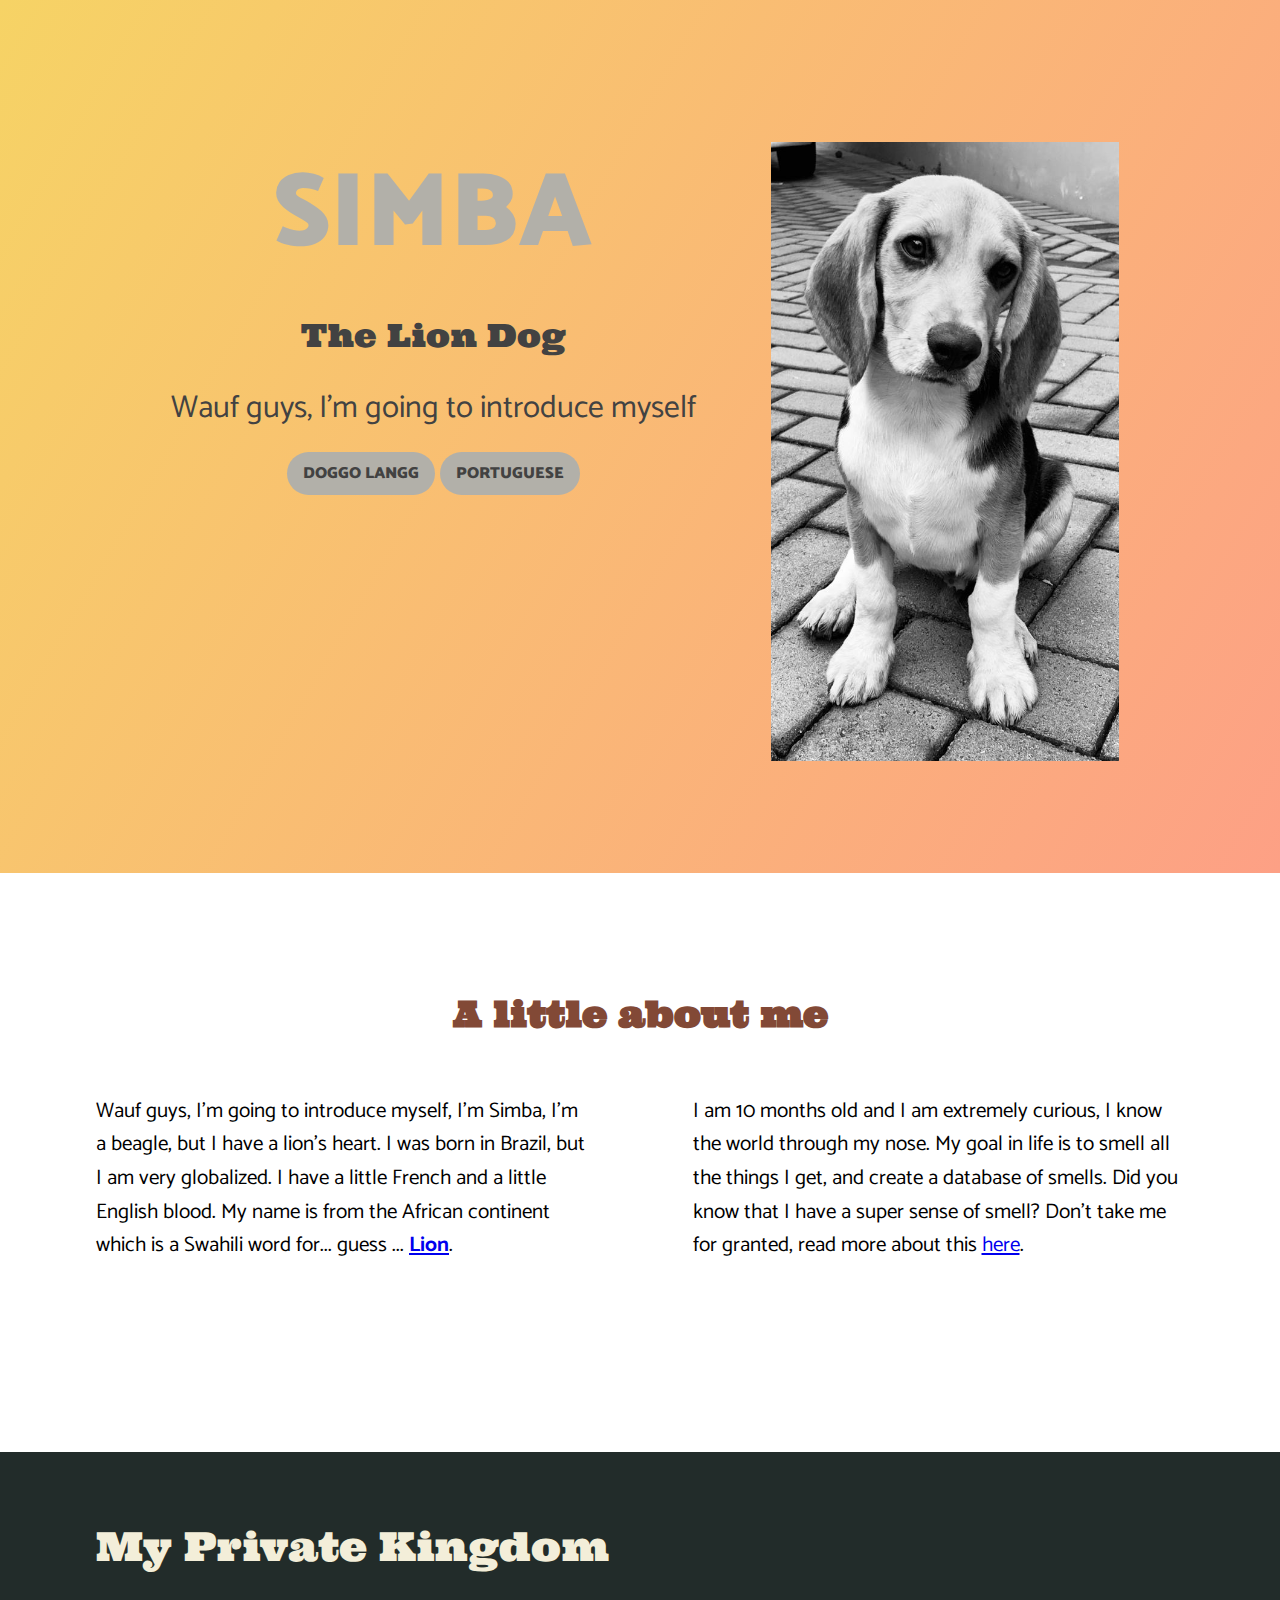
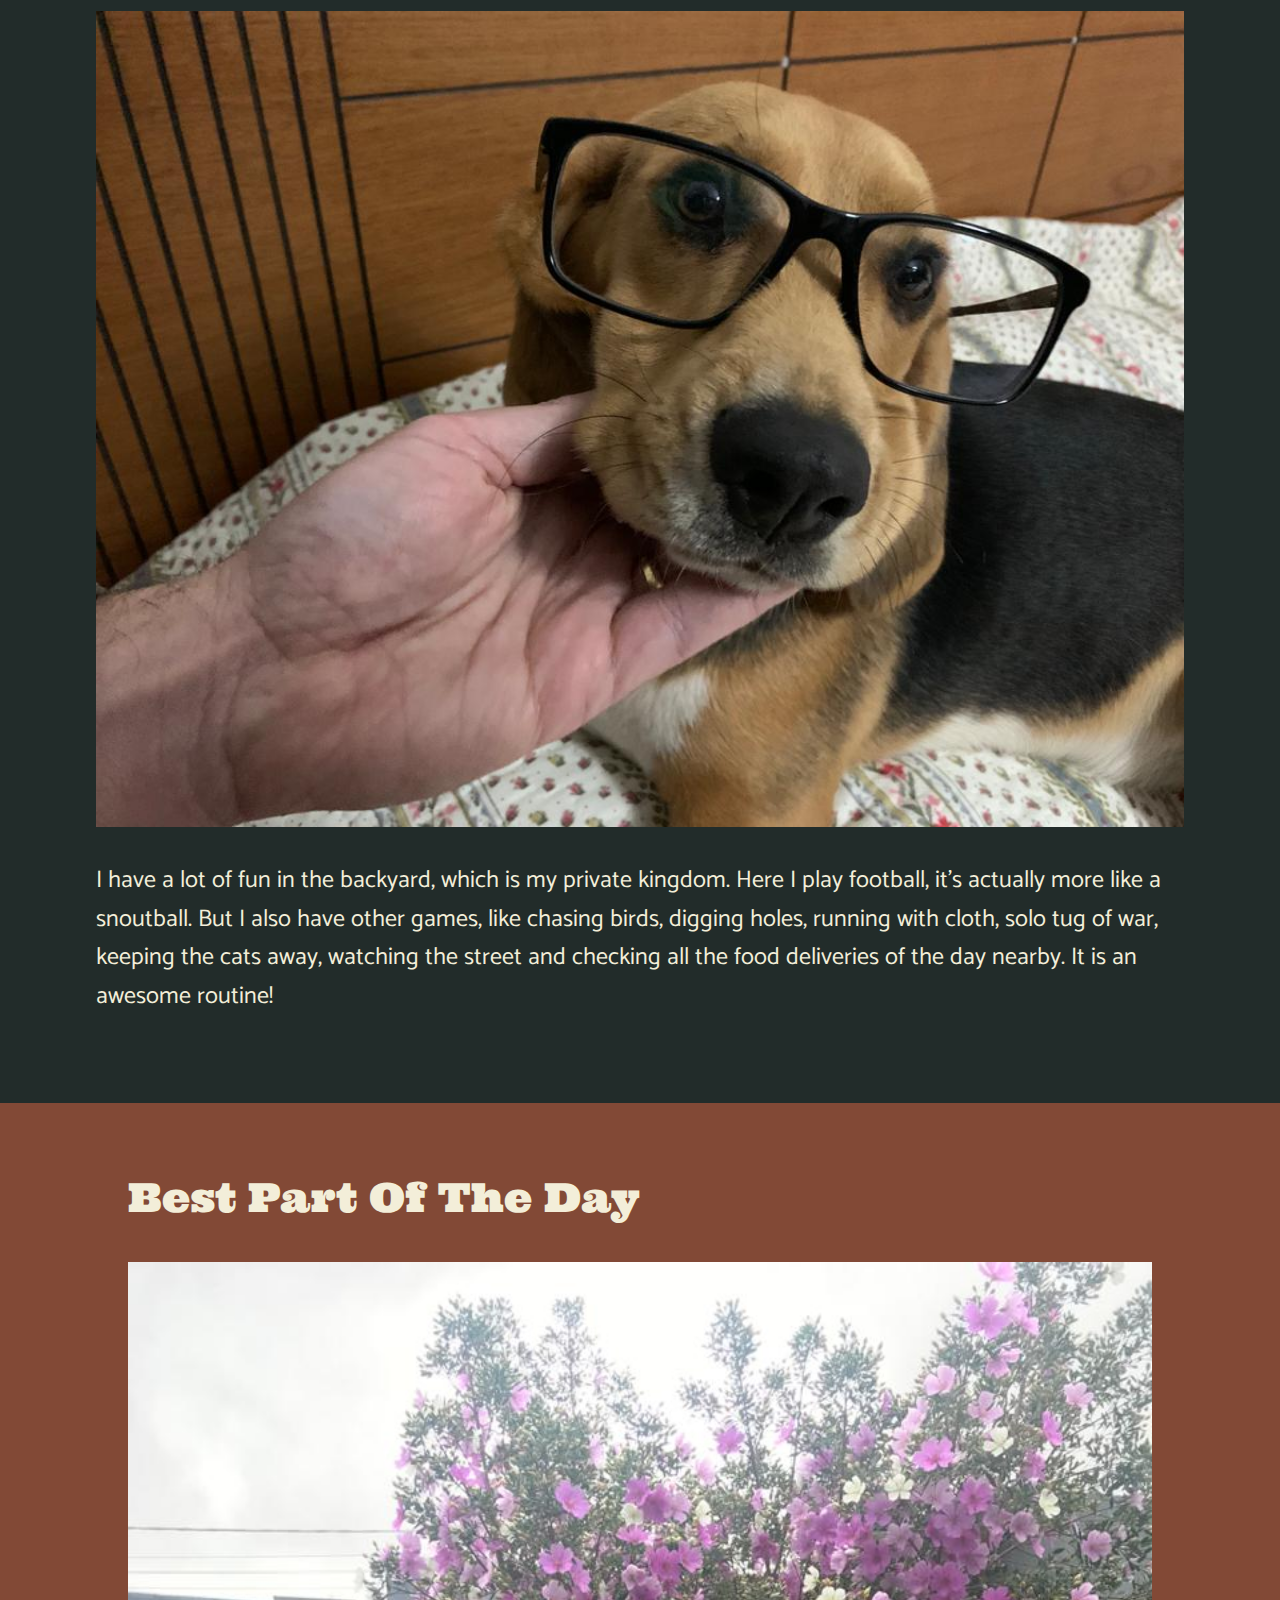
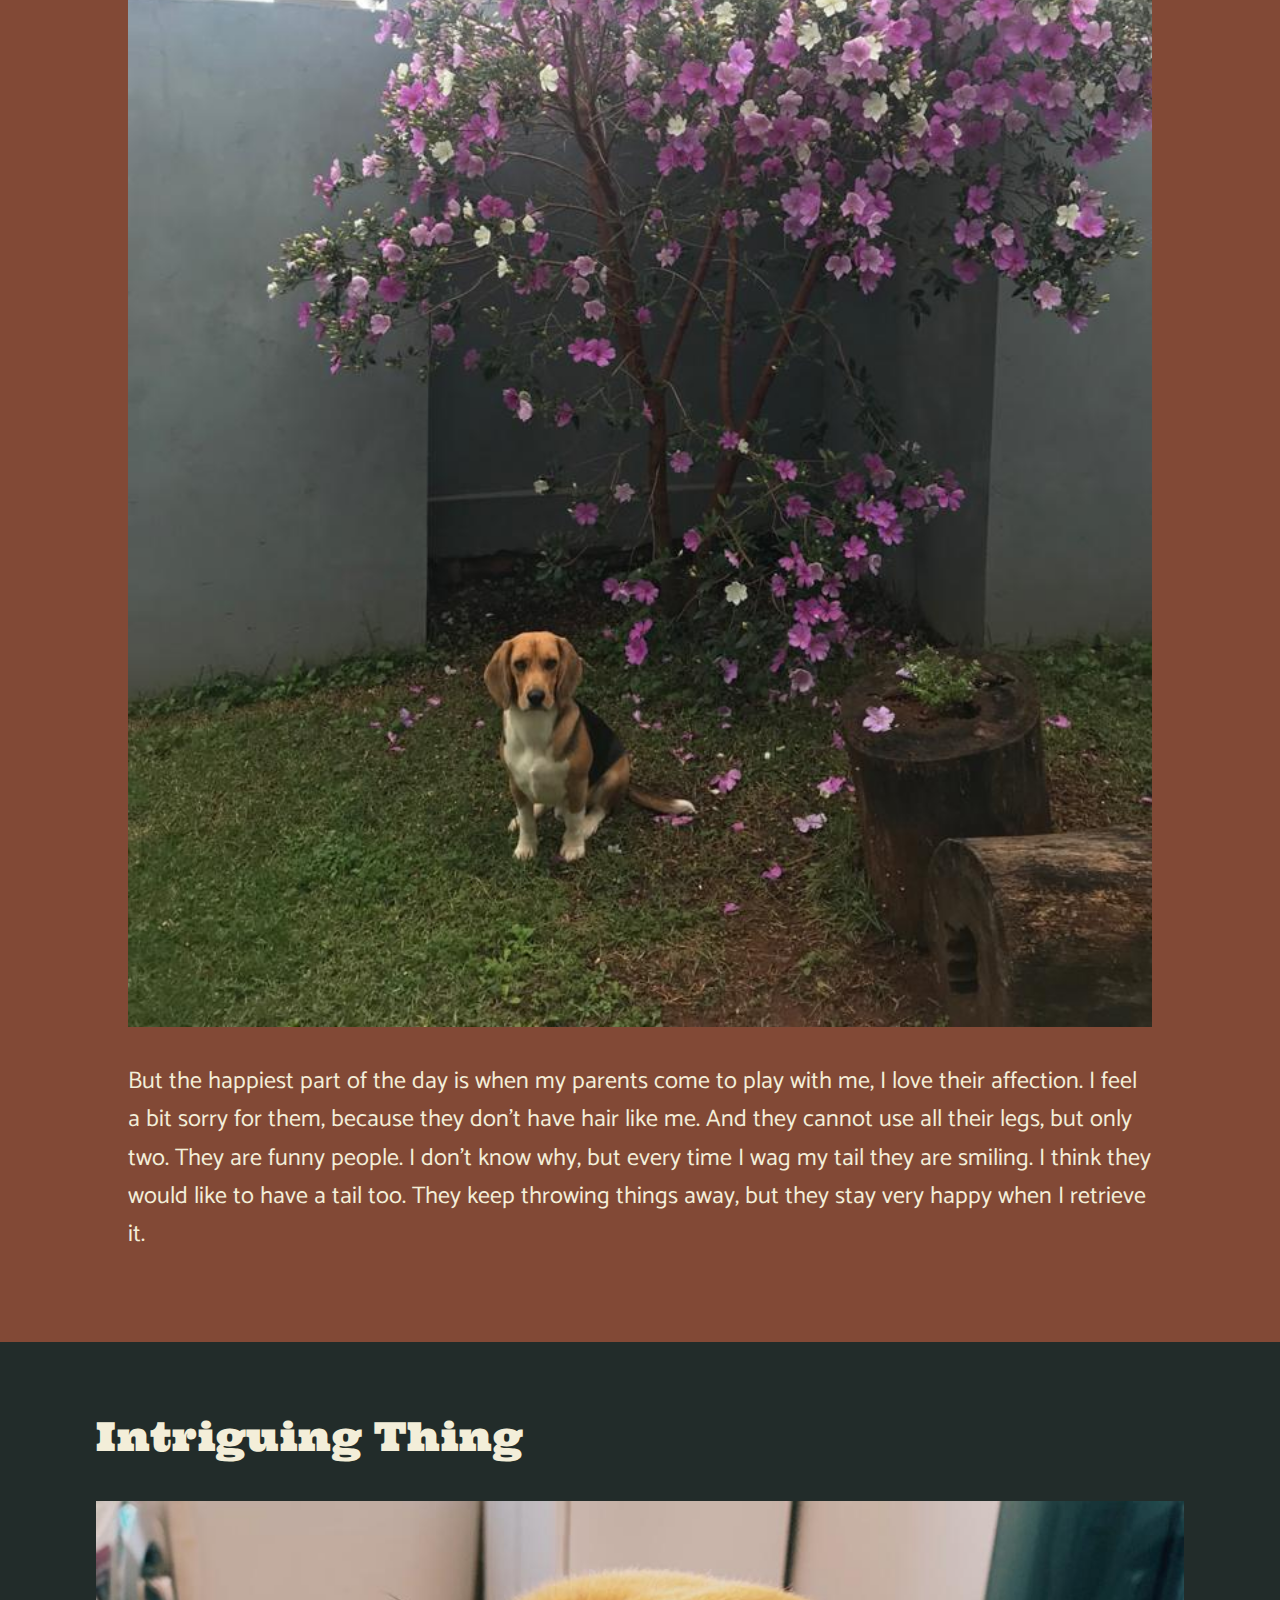
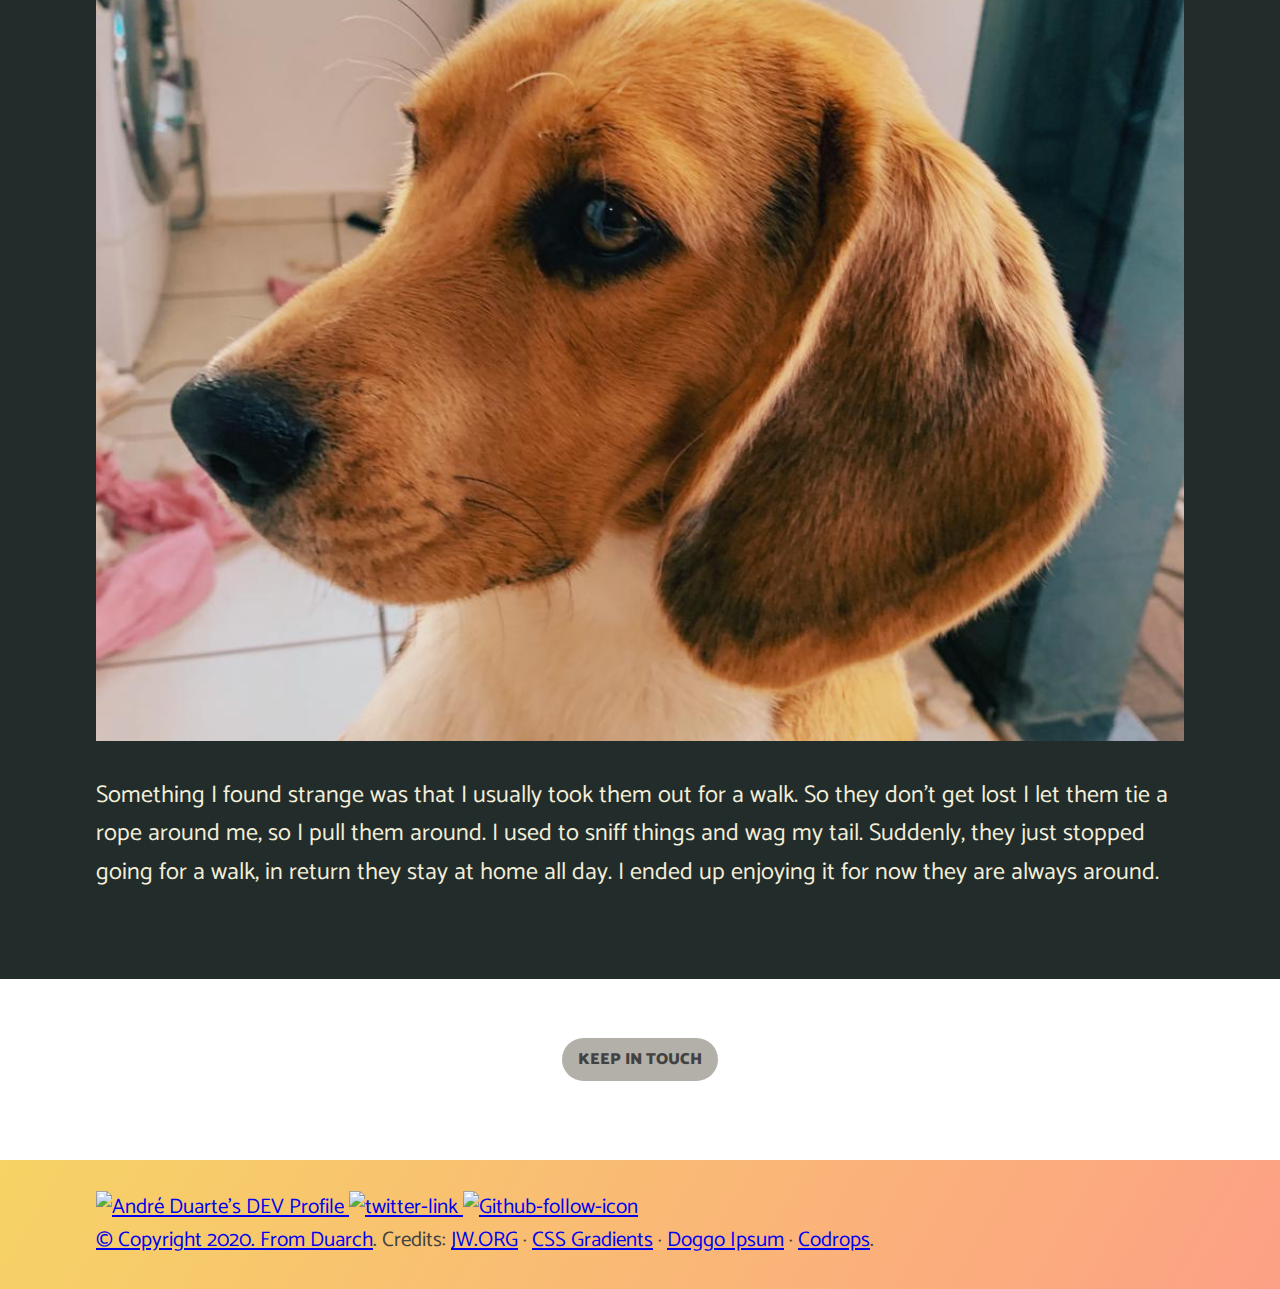
==== index.html @ 4045ef19 "Adding form page and its links" ====
<!DOCTYPE html>
<html lang="en">
<head>
    <link rel="apple-touch-icon-precomposed" sizes="152x152" href="Assets/icons/dogios152.png">
    <link rel="apple-touch-icon-precomposed" sizes="180x180" href="Assets/icons/dogios180.png">
    <link rel="apple-touch-icon-precomposed" sizes="167x167" href="Assets/icons/dogios167.png">
    <link rel="apple-touch-icon" href="Assets/icons/dogicon512.png">
    <link rel="icon" href="Assets/icons/dog16.ico" type="image/icon" sizes="16x16">
    <meta charset="UTF-8">
    <meta name="viewport" content="width=device-width, initial-scale=1.0">
    <title>Simba - the Lion Dog</title>
    <link rel="stylesheet" href="styles.css">

</head>
<body>
    <header>
        <div class="hero">
            <div class="container row">
                <div class="hero__text">
                    <a target="_blank" class="link link--kukuri" href="https://www.instagram.com/simba_duart/"
                        data-letters="SIMBA">SIMBA</a>
                    <p id="subtitle">The Lion Dog</p>
                    <p>Wauf guys, I'm going to introduce myself</p>
                    <div><a href="doglang.html" class="btn">doggo langg</a>
                        <a href="portuguese.html" class="btn">Portuguese</a></div>
                </div>
                <div class="hero__img"><img src="Assets/images/simba1.jpeg" alt="beagle dog"></div>
            </div>
        </div>
    </header>
    <main>
        <section class="about">
            <div class="container">
                <h2 class="title"> A little about me</h2>
                <div class="row">
                    <div class="col">
                        <p>
                        Wauf guys, I'm going to introduce myself, I'm Simba, I'm a beagle, but I have a lion's heart. I
                        was born in Brazil, but I am very globalized. I have a little French and a little English blood.
                        My name is from the African continent which is a Swahili word for... guess ... <strong> <a
                                href="https://en.wikipedia.org/wiki/Simba#cite_ref-BCKM1993_1-0"
                                target="_blank">Lion</a></strong>.</p>
                    </div>
                    <div class="col">
                        <p>
                        I am 10 months old and I am extremely curious, I know the world through my nose. My goal in life
                        is to smell all the things I get, and create a database of smells. Did you know that I have a
                        super sense of smell? Don’t take me for granted, read more about this <a
                            href="https://www.jw.org/en/bible-teachings/science/was-it-designed/dogs-sense-smell/"
                            target="_blank">here</a>.</p>
                    </div>
                </div>
            </div>
        </section>
        <main>
            <section class="article">
                <div class="black--sec">
                    <div class="container row">
                        <div class="black__text">
                            <h2>My Private Kingdom</h2><img class="black__img" src="Assets/images/simba5.jpeg" alt="" srcset="" />
                            <p>
                                I have a lot of fun in the backyard, which is my private kingdom. Here I play football,
                                it's actually more like a snoutball. But I also have other games, like chasing birds,
                                digging holes, running with cloth, solo tug of war, keeping the cats away, watching the
                                street and checking all the food deliveries of the day nearby. It is an awesome routine!
                            </p>
                        </div>

                    </div>
                </div>
                <div class="terra--sec">
                    <div class="terra--content">

                        <div class="terra__text">
                            <h2>Best Part Of The Day</h2><img class="terra__img" src="Assets/images/simba3.jpeg" alt="" srcset="" />
                            <p>
                                But the happiest part of the day is when my parents come to play with me, I love their
                                affection. I feel a bit sorry for them, because they don't have hair like me. And they
                                cannot use all their legs, but only two. They are funny people. I don't know why, but
                                every time I wag my tail they are smiling. I think they would like to have a tail too.
                                They keep throwing things away, but they stay very happy when I retrieve it.
                            </p>
                        </div>
                    </div>
                </div>
                <div class="black--sec">
                    <div class="container row">
                        <div class="black__text">
                            <h2>Intriguing Thing</h2><img class="black__img" src="Assets/images/simba2.jpeg" alt="" srcset="" />
                            <p>
                                Something I found strange was that I usually took them out for a walk. So they don't get
                                lost I let them tie a rope around me, so I pull them around. I used to sniff things and
                                wag my tail. Suddenly, they just stopped going for a walk, in return they stay at home
                                all day. I ended up enjoying it for now they are always around.
                            </p>
                        </div>
                        

                    </div>
                </div>
                <div class="form--link">
                    <a href="form.html" class="btn">Keep in touch</a></div>
                </div>
            </section>
        </main>
        <footer>
            <div class="container">
                <p><a href="https://dev.to/duarch">
                        <img src="https://d2fltix0v2e0sb.cloudfront.net/dev-badge.svg" alt="André Duarte's DEV Profile"
                            height="18" width="18">
                    <a href="https://twitter.com/andrebh">
                        <img src="https://img.shields.io/twitter/follow/andrebh?label=follow%20me&style=social"
                                alt="twitter-link" />
                    <a href="https://github.com/duarch">
                        <img src="https://img.shields.io/github/followers/duarch?label=lunatics&style=social"
                                    alt="Github-follow-icon" />
                    <br>
                                © Copyright 2020. From
                    <a href="https://github.com/duarch">Duarch</a>.
                                Credits:
                    <a href="https://www.jw.org/en/">JW.ORG</a> ·
                    <a href="https://cssgradient.io/gradient-backgrounds/">CSS Gradients</a> ·
                    <a href="https://doggoipsum.com/">Doggo Ipsum</a> ·
                    <a href="https://tympanus.net/codrops/">Codrops</a>.
                </p>
            </div>
        </footer>
</body>
</html>
---- styles.css ----
@import url("https://fonts.googleapis.com/css2?family=Catamaran:wght@300;400;700;900&family=Roboto:wght@300;400;700&family=Rock+Salt&family=Ultra&family=Underdog&display=swap");

/*
font-family: 'Catamaran', sans-serif;
font-family: 'Rock Salt', cursive;
font-family: 'Ultra', serif;
font-family: 'Underdog', cursive;

 */

body {
  margin: 0;
  font-family: "Catamaran", sans-serif;
  font-size: 1.3125rem;
  line-height: 1.6;
}

img {
  max-width: 100%;
  height: auto;
}

section {
  padding: 4em 0;
}



.link {
  font-family: "Catamaran", sans-serif;
  outline: none;
  text-decoration: none;
  position: relative;
  font-size: 5em;
  line-height: 1;
  color: #9e9ba4;
  display: inline-block;
}

.link--kukuri {
  text-transform: uppercase;
  font-weight: 900;
  overflow: hidden;
  line-height: 1;
  color: #b2b0a9;
}

.link--kukuri:hover {
  color: #b2b0a9;
}

.link--kukuri::after {
  content: "";
  position: absolute;
  height: 16px;
  width: 100%;
  top: 50%;
  margin-top: -8px;
  right: 0;
  background: #f9f9f9;
  transform: translate3d(-100%, 0, 0);
  transition: transform 0.4s;
  transition-timing-function: cubic-bezier(0.7, 0, 0.3, 1);
}

.link--kukuri:hover::after {
  transform: translate3d(100%, 0, 0);
}

.link--kukuri::before {
  content: attr(data-letters);
  position: absolute;
  z-index: 2;
  overflow: hidden;
  color: #424242;
  white-space: nowrap;
  width: 0%;
  transition: width 0.4s 0.3s;
}

.link--kukuri:hover::before {
  width: 100%;
}

.container {
  width: 85%;
  max-width: 1100px;
  margin: 0 auto;
}

.hero {
  padding: 100px 0;
  background-image: linear-gradient(120deg, #f6d365 0%, #fda085 100%);
  color: #424242;
}

.hero__text, .form--link {
  text-align: center;
  margin-top: 3em;
}

#subtitle {
  font-family: "Ultra", serif;
  font-size: 1.8em;
  margin-bottom: .25em;
  text-align: center;

}

.hero p:nth-child(3) {
  margin-bottom: 1em;
  font-size: 1.5em;
  font-family: "Catamaran", sans-serif;
  line-height: 1em;
  text-align: center;
}

.btn {
  font-family: "Catamaran", sans-serif;
  font-size: 1rem;
  text-decoration: none;
  text-transform: uppercase;
  color: #424242;
  font-weight: 900;
  background-color: #b2b0a9;
  padding: .5em 1em;
  border-radius: 100px;
  text-align: center;
  margin: .4rem auto;
}

.hero__img {
  margin-top: 2rem;
}

.btn:hover,
.btn:focus {
  opacity: 0.75;
}

.title {
  text-align: center;
  font-family: "Ultra", serif;
  font-size: 2.25rem;
  color: #824936;
}

.article {
  color: #f3eed9;
}

.article h2 {
  font-family: "Ultra", serif;
  font-weight: 500;
  font-size: 2.5rem;
  margin: 0;
  margin-bottom: 2rem;
}

.article p {
  font-family: "Catamaran", sans-serif;
  font-size: 1.5rem;
}

.black--sec {
  background: #222c2a;
  padding: 3em 0;
}

.black--content {
  display: flex;
  max-width: 1128px;
  width: 80%;
  margin: 0 auto;

}



.terra--sec {
  background: #824936;
  padding: 3em 0;
}

.terra--content {

  max-width: 1128px;
  width: 80%;
  margin: 0 auto;
  /* padding: 2em 0; */
}

.terra__text {
  align-self: flex-start;
}




footer {
  font-family: "Catamaran", sans-serif;
  padding: 10px 0;
  background-image: linear-gradient(120deg, #f6d365 0%, #fda085 100%);
  color: #424242;

}

@media (min-width: 600px) {
  .black--content h2 { order: 2; }
  .black--content img { order: 1; }
  .black--content p { order: 3;}

  .row,
  .text--content,
  .black--content,
  .terra--content {
    display: block;
  }
  .first,
  .second,
  .hero__text,
  .hero__img,
  .black__text,
  .black__img,
  .terra__text,
  .terra__img {
    width: 100%;
  }
  .hero__img {
    margin-top: 2em;
  }
  .first,
  .second,
  .black__img,
  .terra__text {
    margin: 0 auto;
  }
  .first {
    margin-bottom: 3rem;
  }
  .btn:nth-of-type(1) {
    margin-bottom: 1rem;
  }

}

@media (min-width: 800px) {
  .row {
    display: flex;
  }

  .col {
    width: 100%;
  }

  .col + .col {
    margin-left: 5em;
  }

  .intro__title {
    font-size: 3.75rem;
  }
  .hero__text {
    width: 62%;
  }

  .hero__img {
    width: 32%;
    align-self: flex-start;

  }
  #subtitle {
    font-family: "Ultra", serif;
    font-size: 1.5em;
    margin-bottom: .5em;
    text-align: inherit;
  }
}
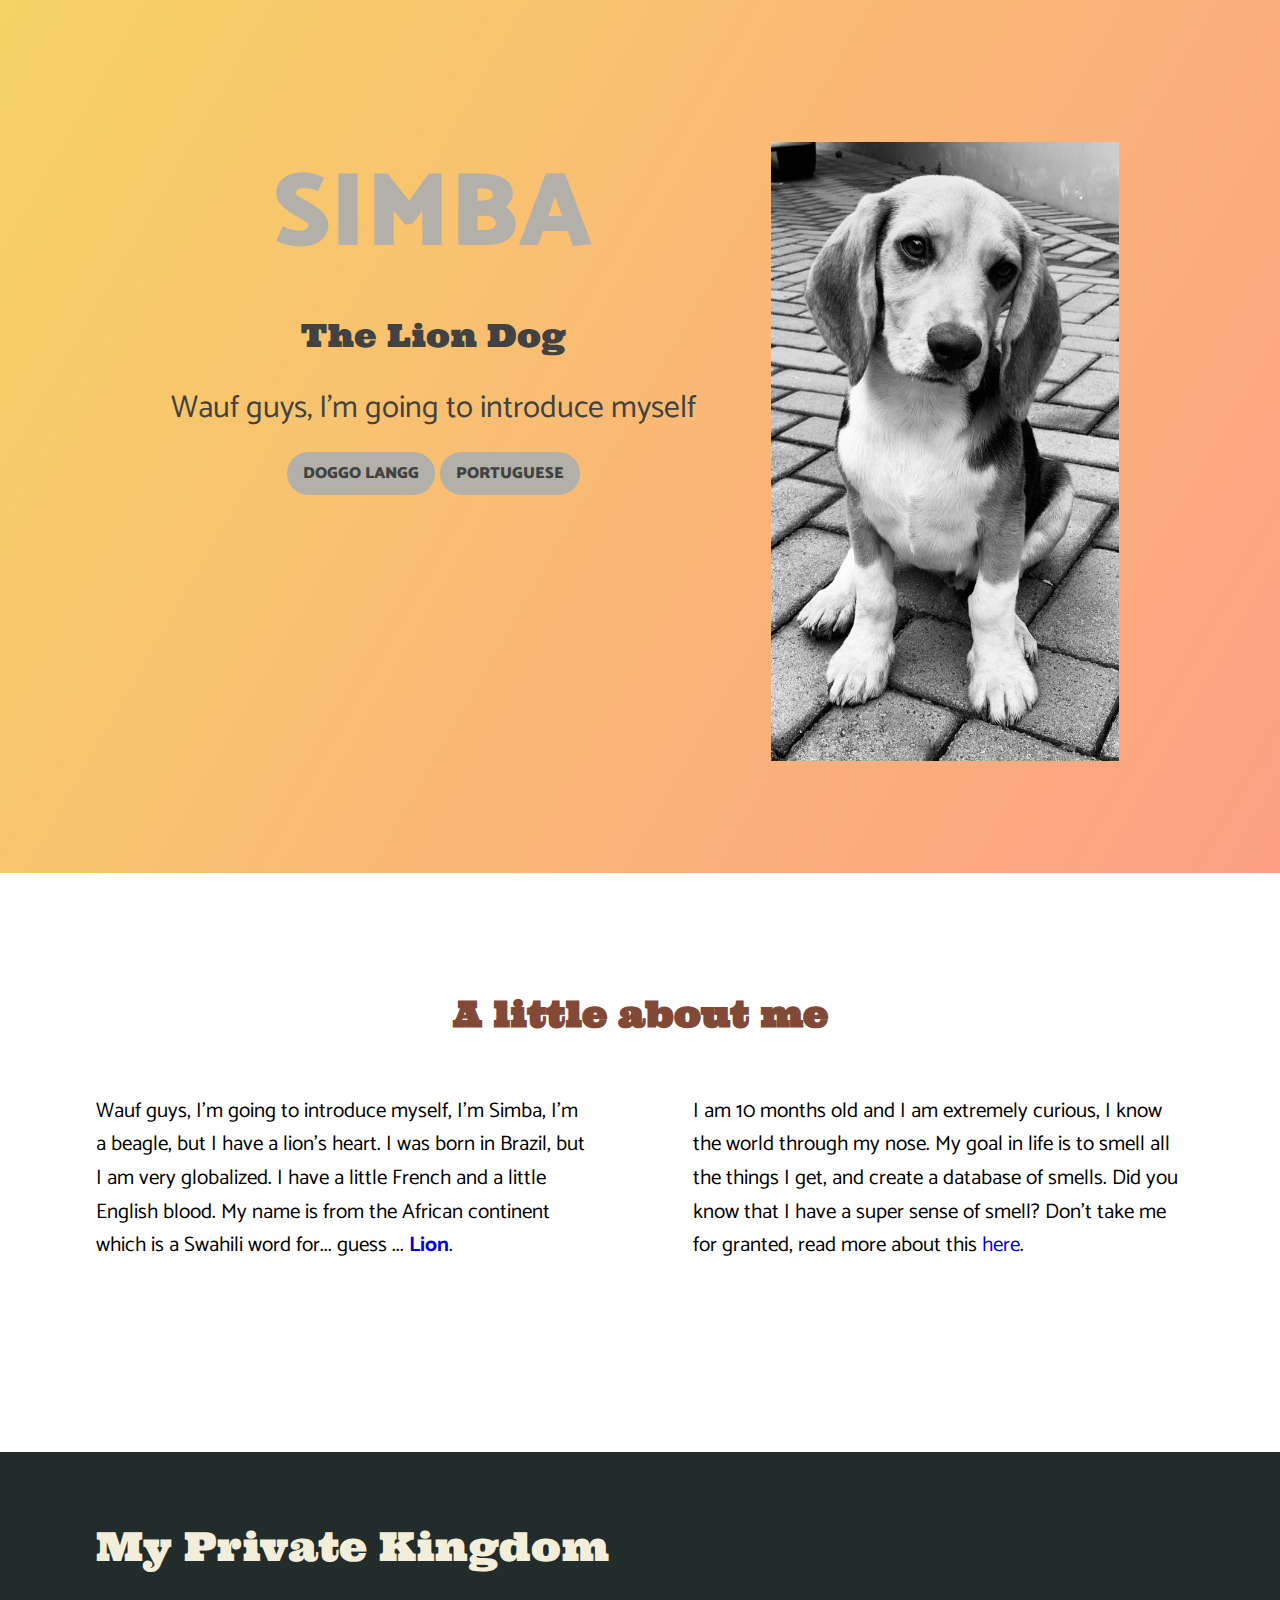
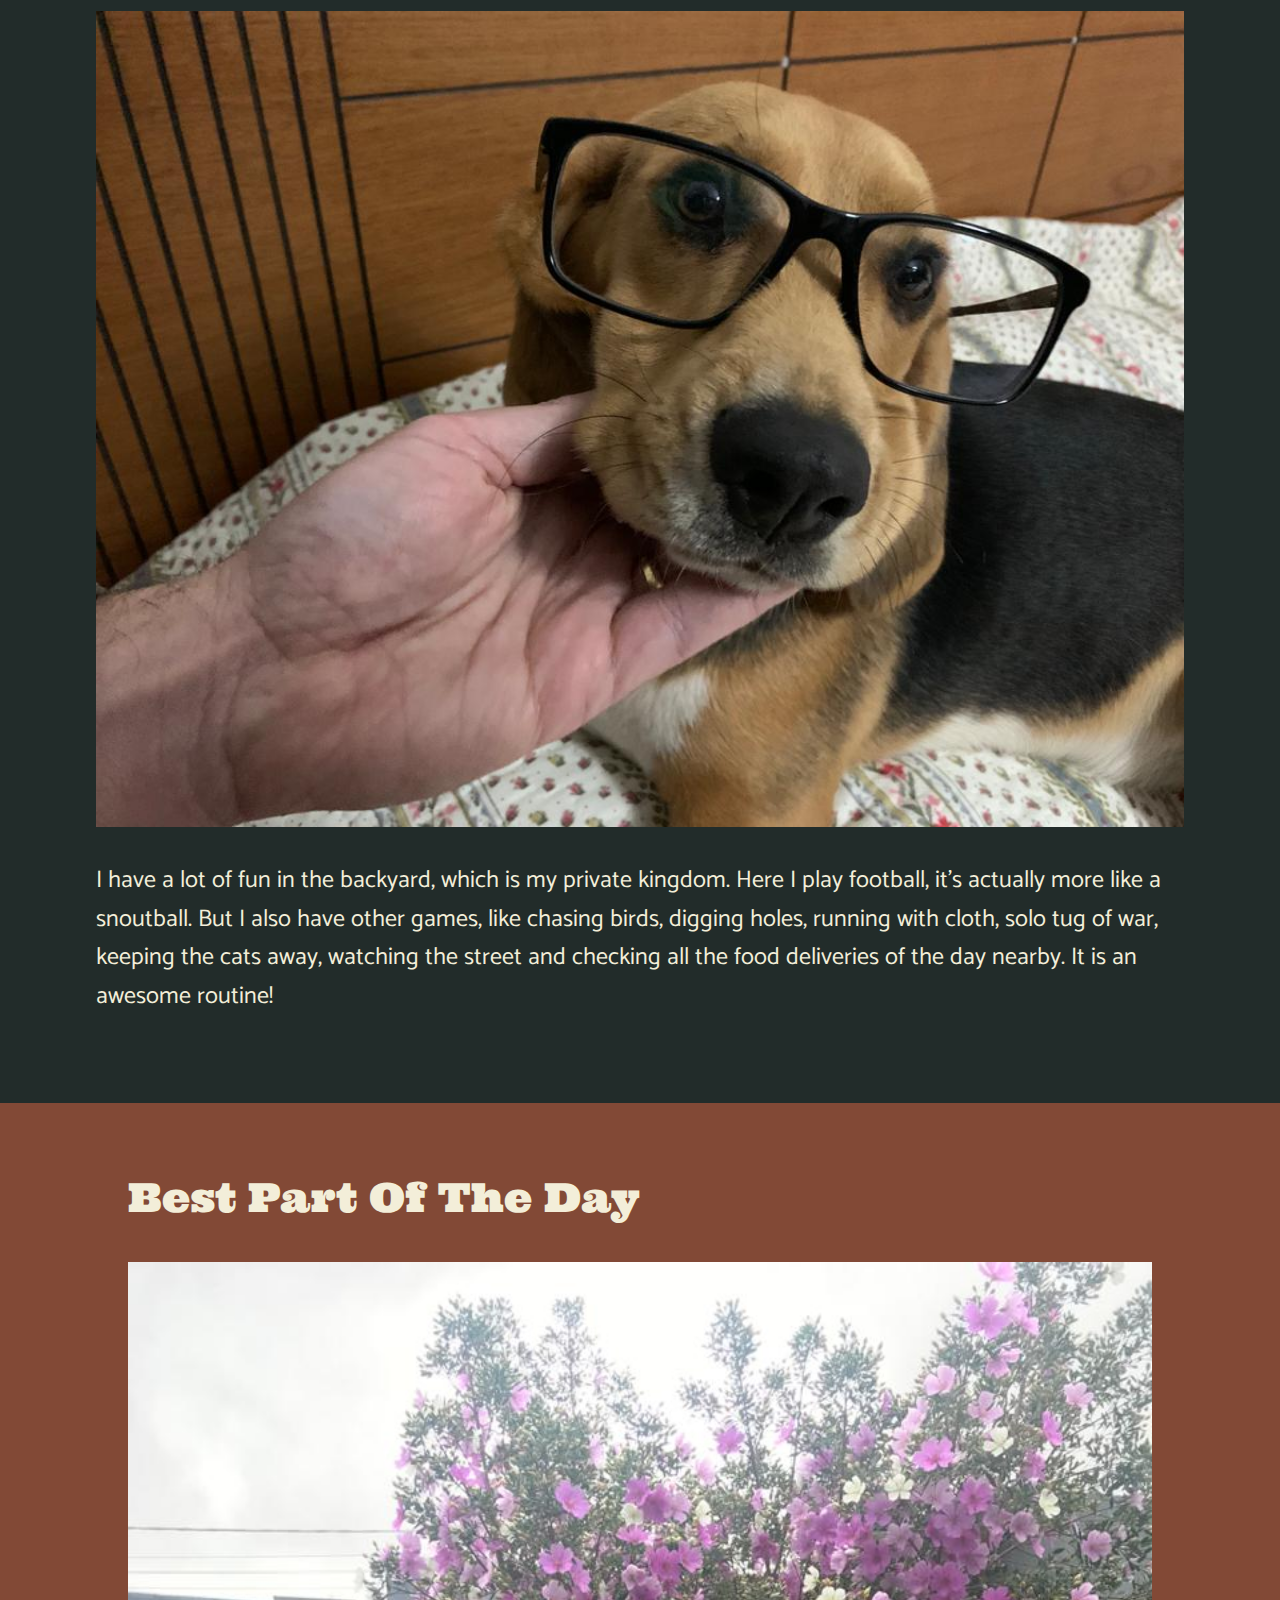
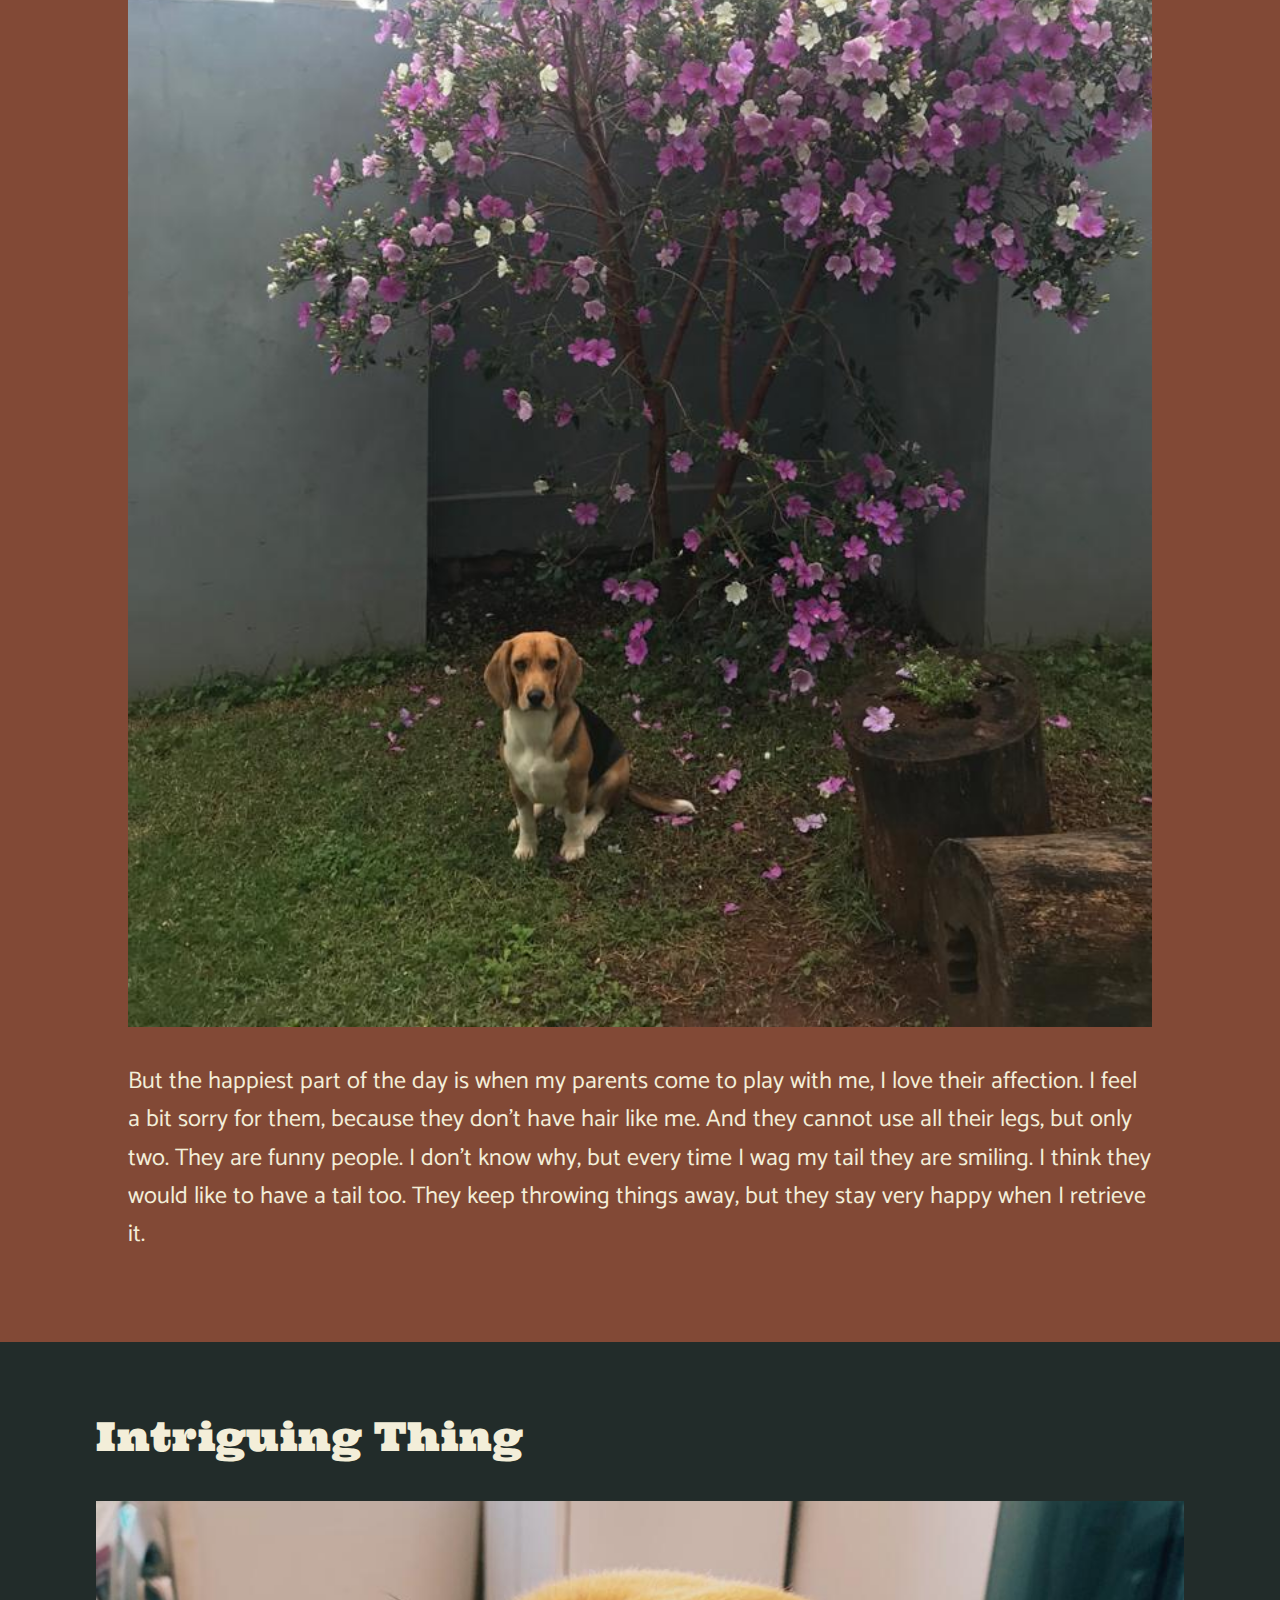
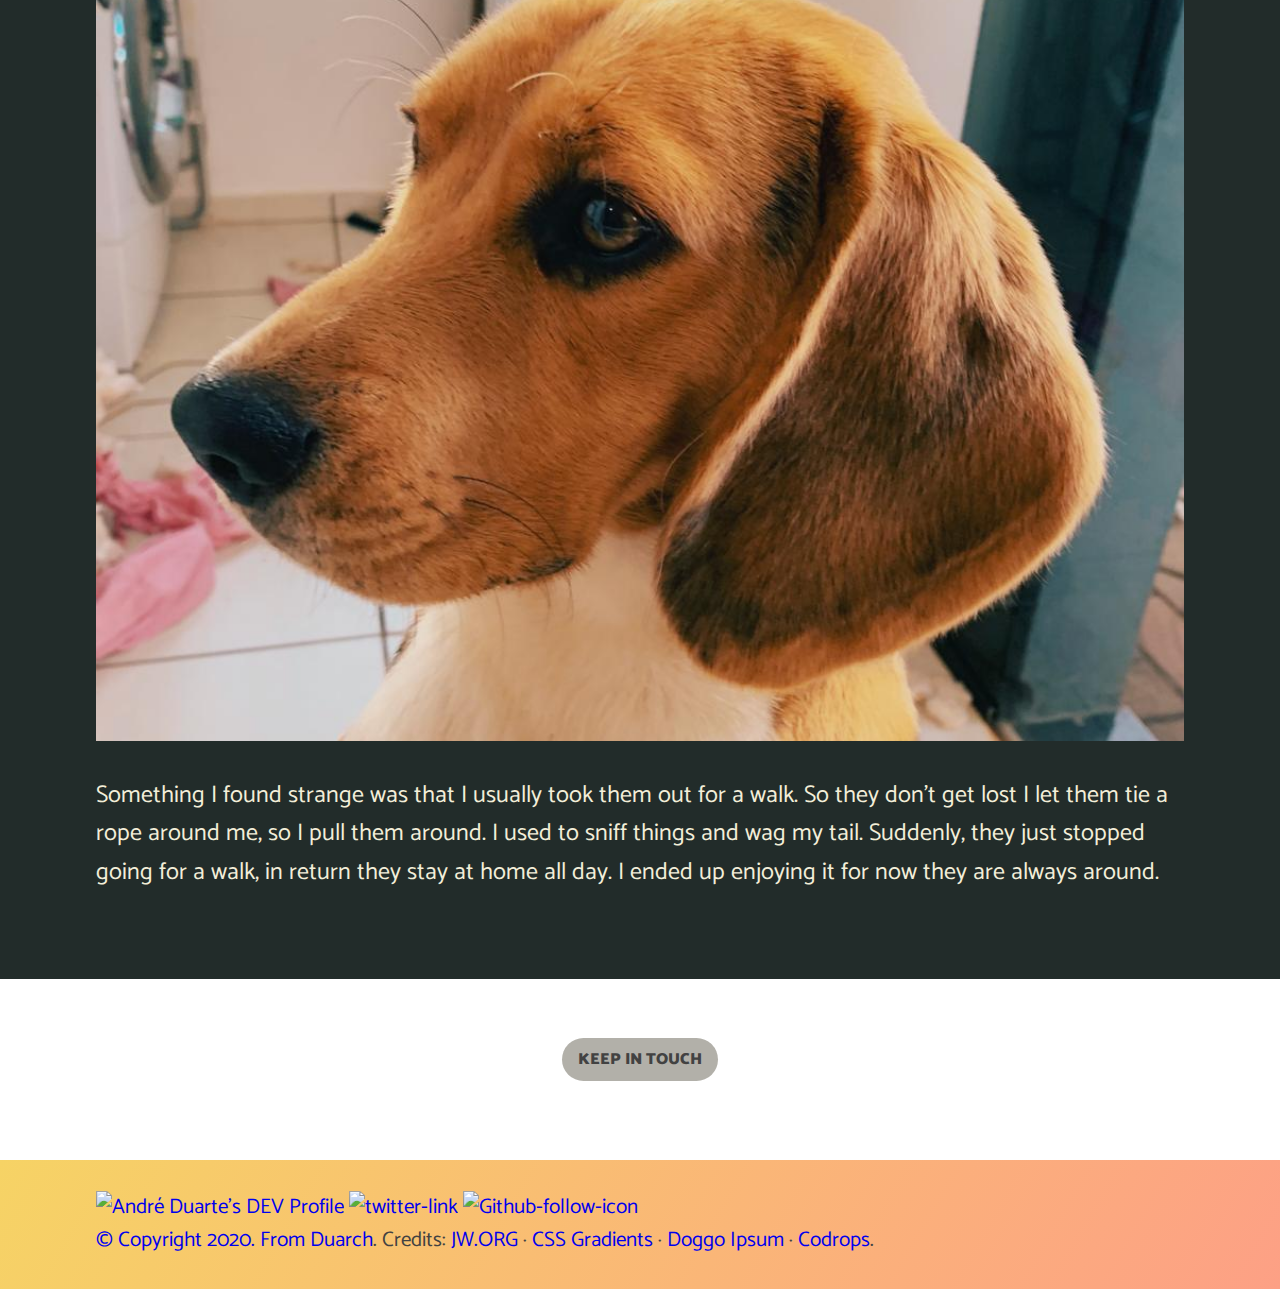
==== commit dedf2ab5: "Ajusting Style" ====
--- a/index.html
+++ b/index.html
@@ -103,7 +103,7 @@
                 </div>
             </section>
         </main>
-        <footer>
+        <footer class="foot--links">
             <div class="container">
                 <p><a href="https://dev.to/duarch">
                         <img src="https://d2fltix0v2e0sb.cloudfront.net/dev-badge.svg" alt="André Duarte's DEV Profile"
--- a/styles.css
+++ b/styles.css
@@ -23,6 +23,11 @@
 section {
   padding: 4em 0;
 }
+
+a {
+  text-decoration: none;
+}
+
 
 
 
@@ -205,6 +210,10 @@
 
 }
 
+.foot--links a:hover {
+  text-decoration: underline;
+}
+
 @media (min-width: 600px) {
   .black--content h2 { order: 2; }
   .black--content img { order: 1; }
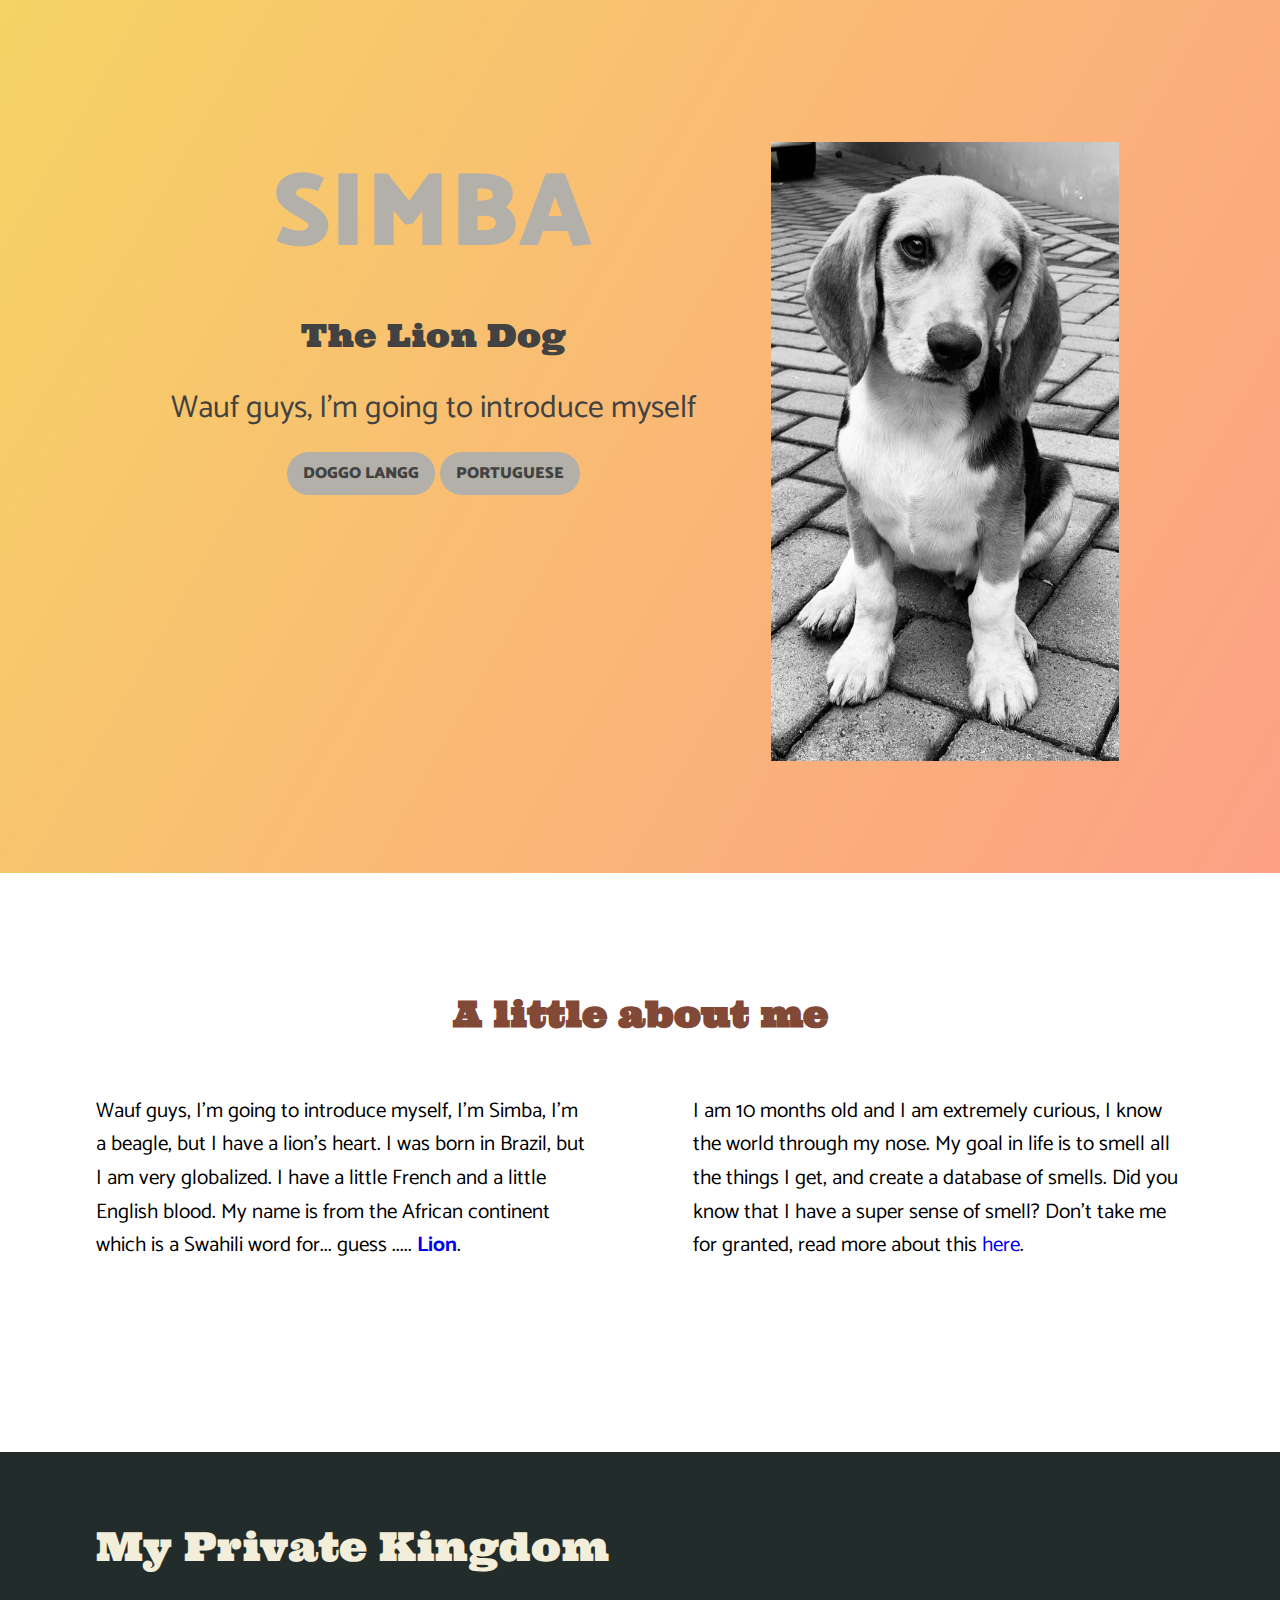
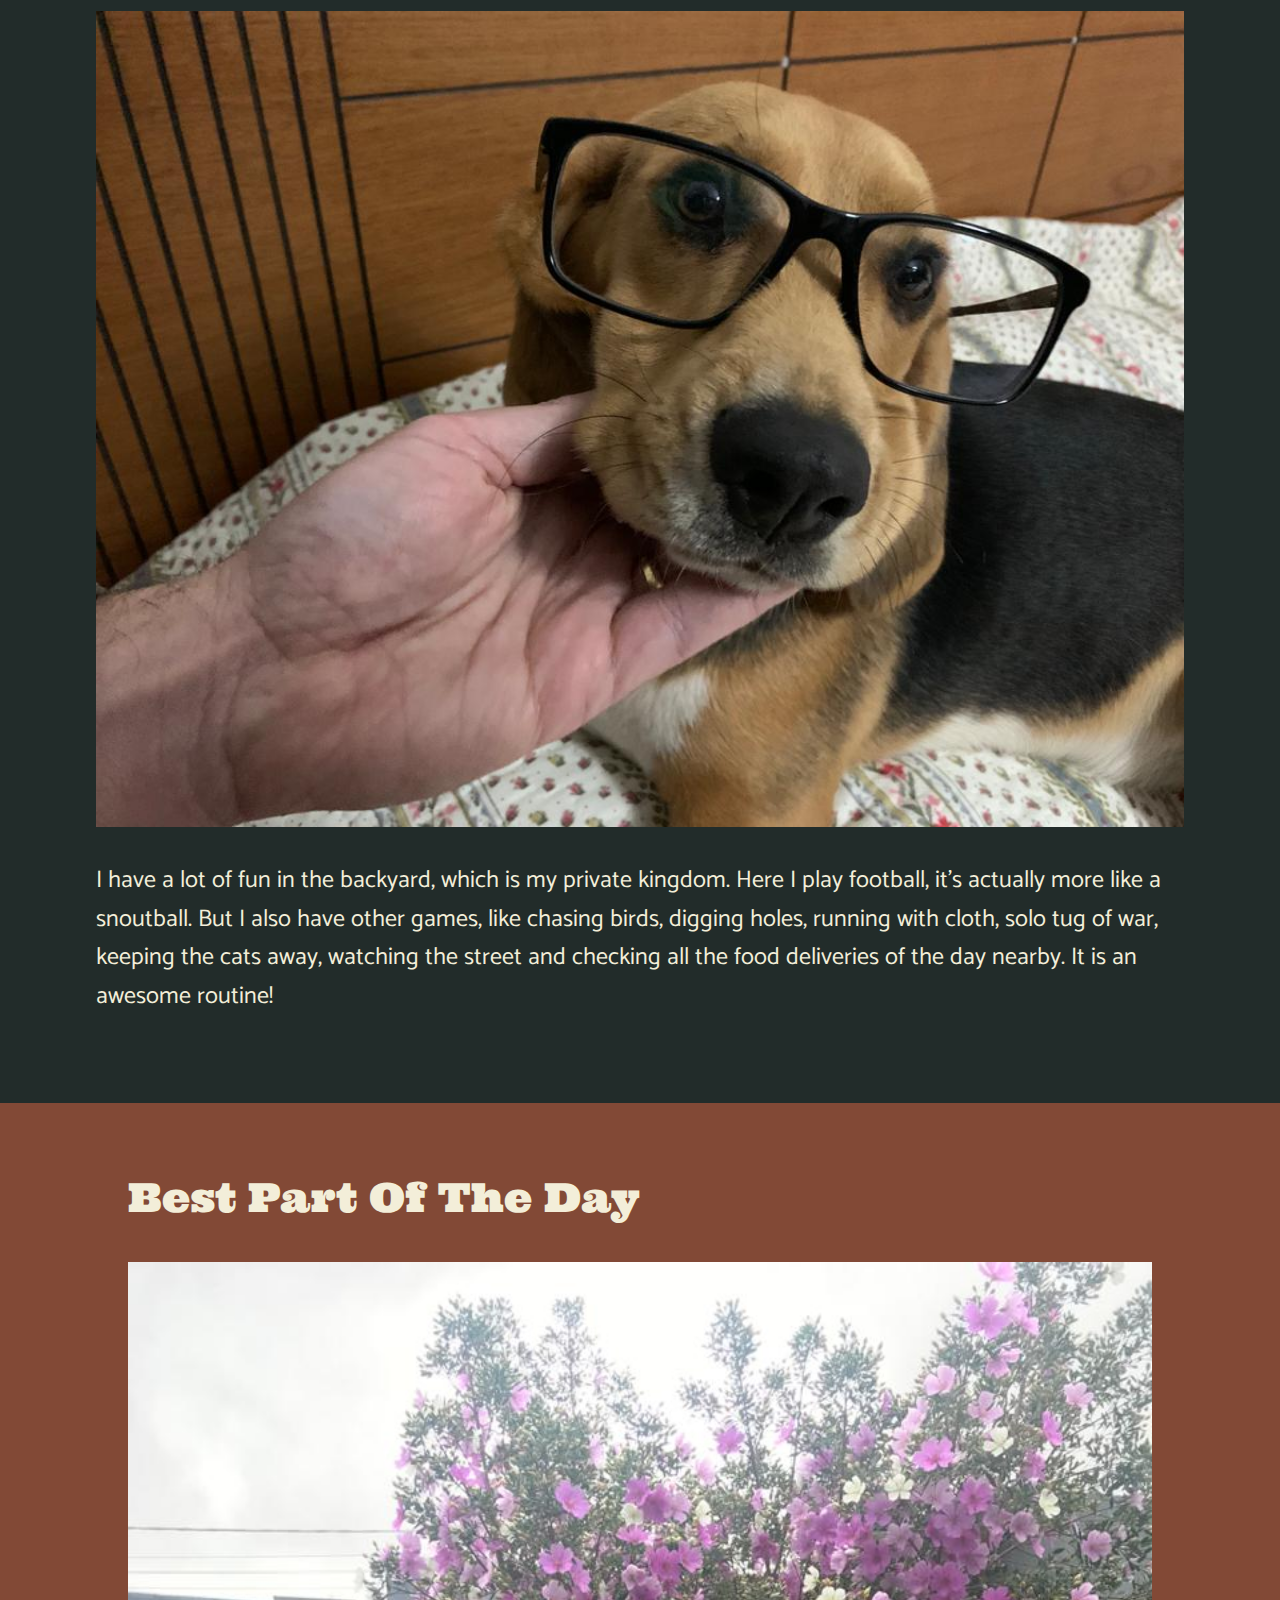
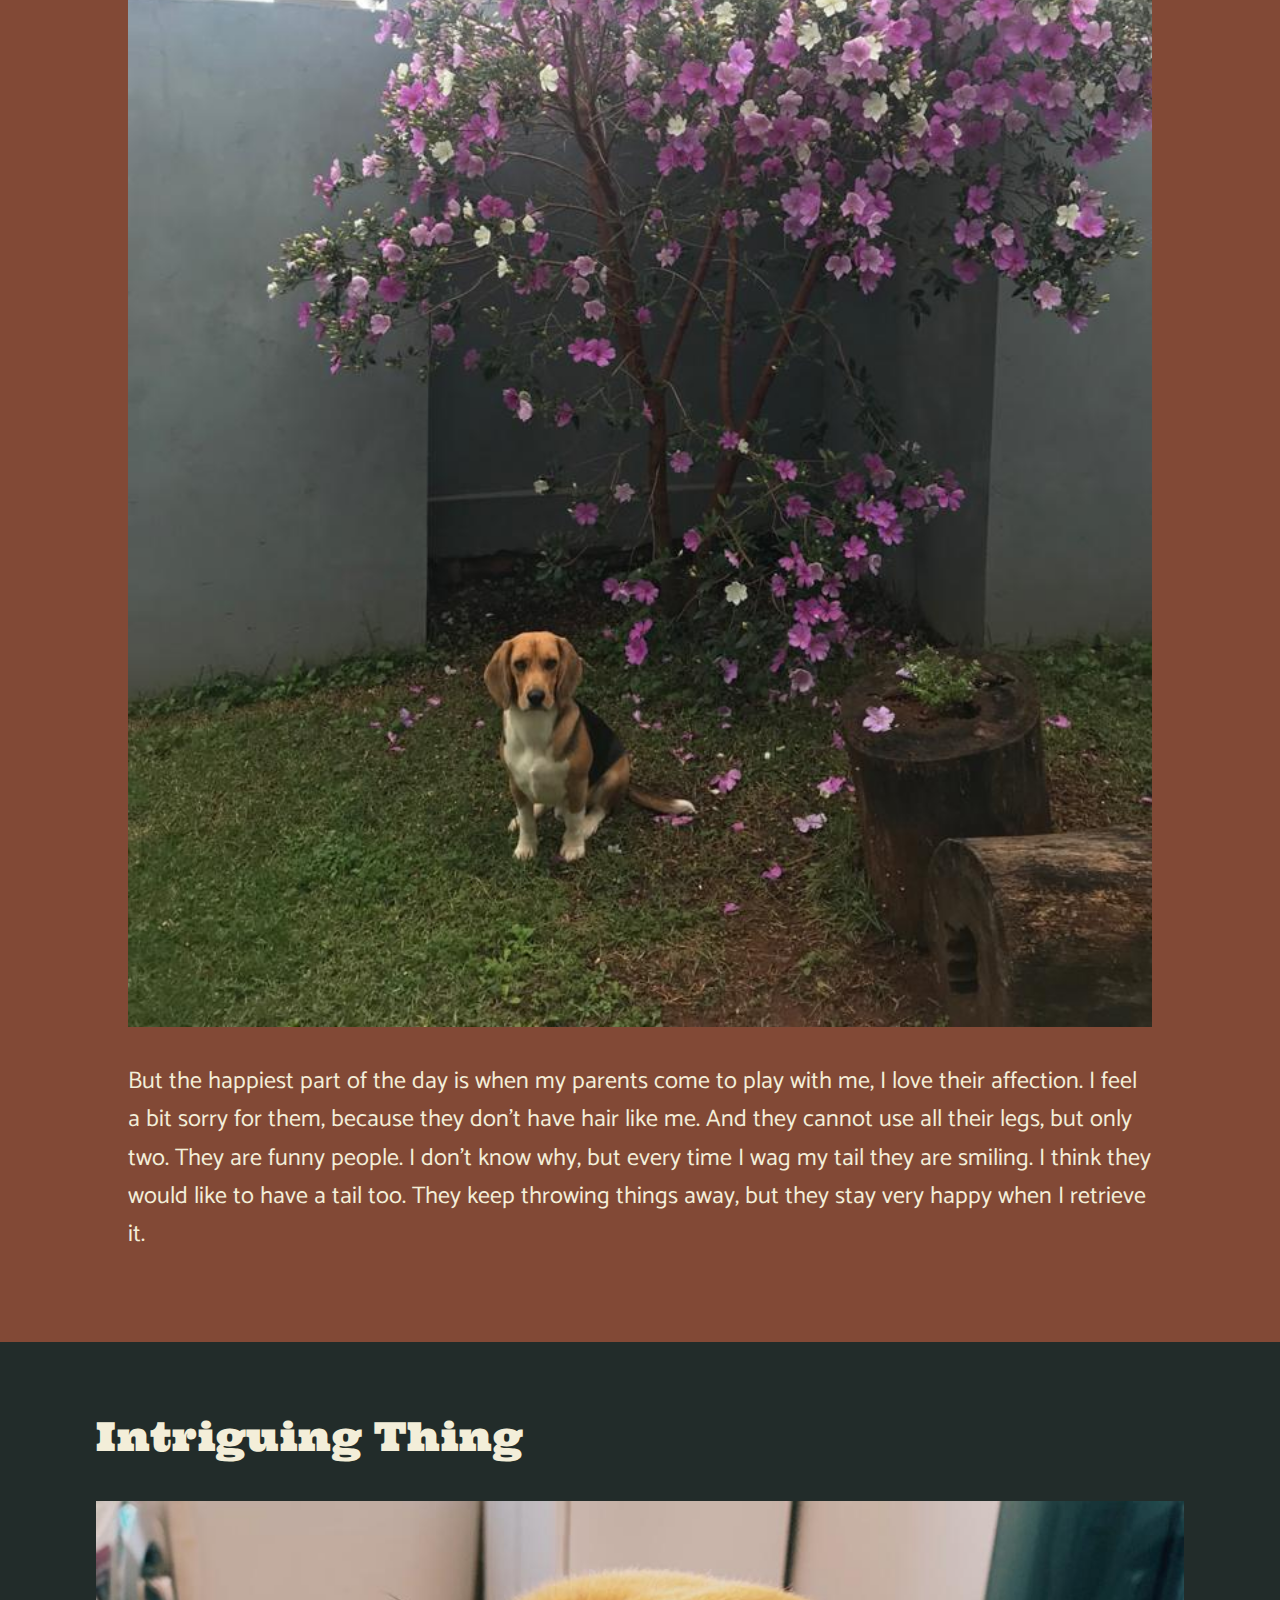
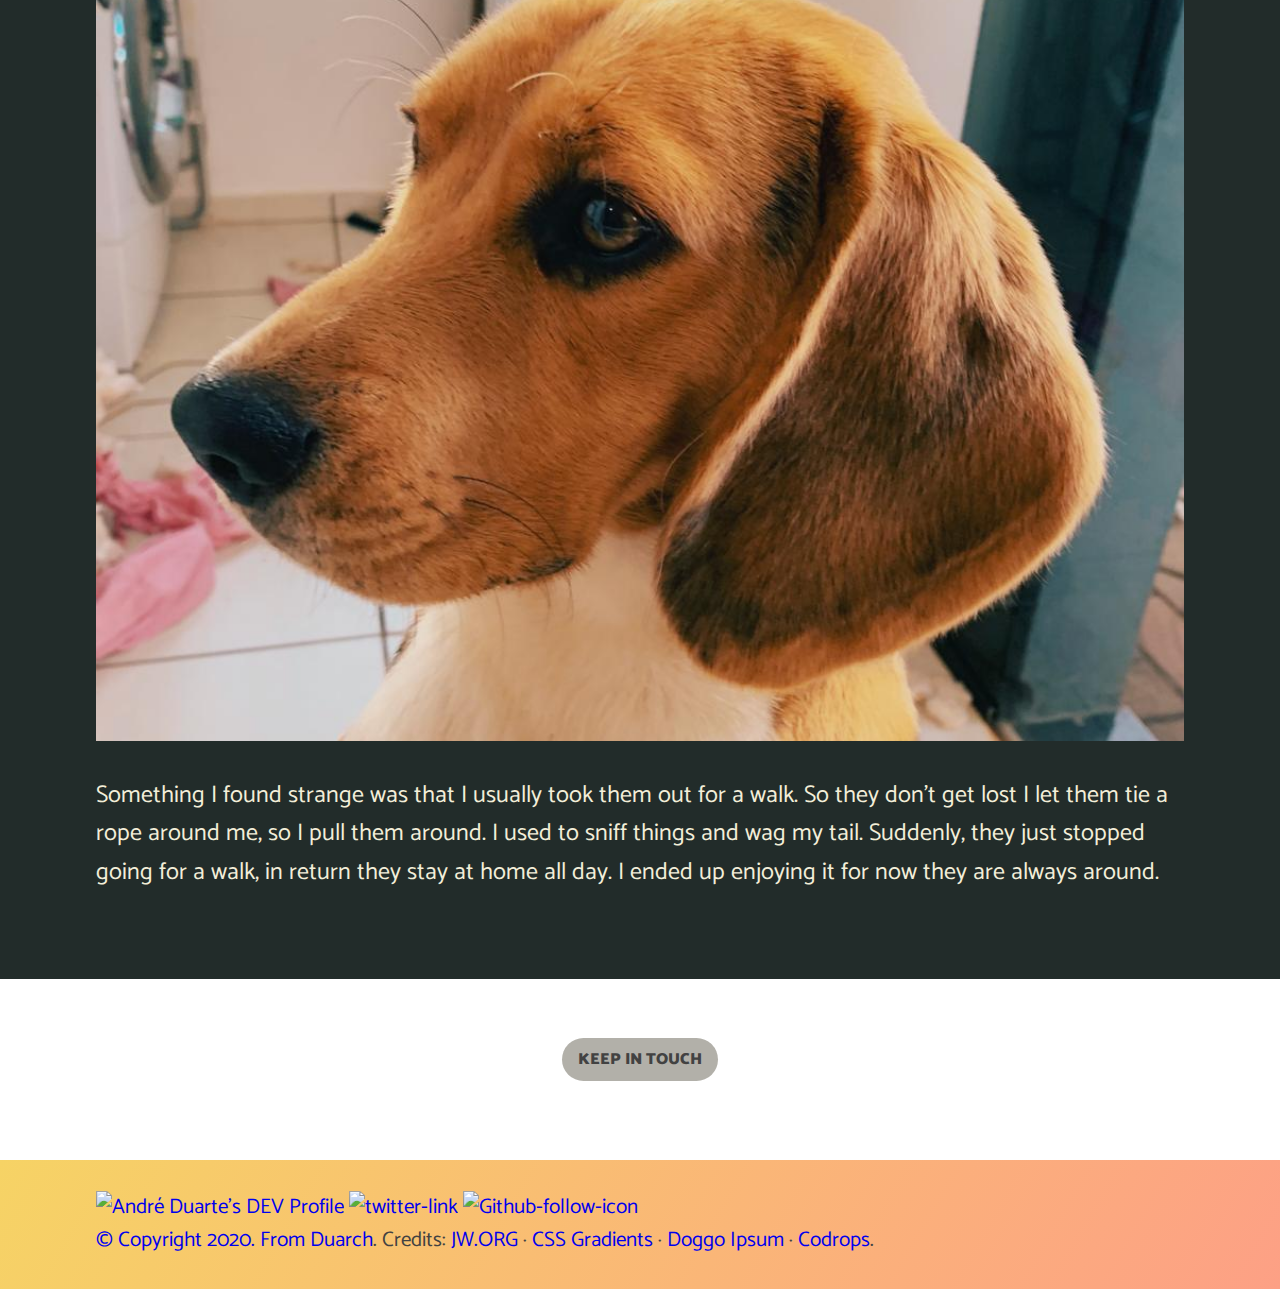
==== commit a4018de2: "connecting" ====
--- a/index.html
+++ b/index.html
@@ -1,5 +1,6 @@
 <!DOCTYPE html>
 <html lang="en">
+
 <head>
     <link rel="apple-touch-icon-precomposed" sizes="152x152" href="Assets/icons/dogios152.png">
     <link rel="apple-touch-icon-precomposed" sizes="180x180" href="Assets/icons/dogios180.png">
@@ -8,17 +9,32 @@
     <link rel="icon" href="Assets/icons/dog16.ico" type="image/icon" sizes="16x16">
     <meta charset="UTF-8">
     <meta name="viewport" content="width=device-width, initial-scale=1.0">
+    <!-- Teste de Open Graph      -->
+    <meta property="og:locale" content="en">
+    <!--     <meta property="og:url" content="https://duarch.github.io/simba/"> -->
+    <meta property="og:url" content="https://mrsimba.cf">
+    <meta property="og:title" content="SIMBA">
+    <meta property="og:site_name" content="The lion dog">
+
+    <meta property="og:description" content="Wauf guys, I'm going to introduce myself, I'm Simba, I'm a beagle, but I have a lion's heart.">
+
+    <meta property="og:image" content="Assets/images/simba2.jpeg">
+    <meta property="og:image:type" content="image/jpeg">
+    <meta property="og:image:width" content="800">
+    <meta property="og:image:height" content="600">
+    <meta property="og:type" content="website">
+    <!-- Fim do teste     -->
     <title>Simba - the Lion Dog</title>
     <link rel="stylesheet" href="styles.css">
 
 </head>
+
 <body>
     <header>
         <div class="hero">
             <div class="container row">
                 <div class="hero__text">
-                    <a target="_blank" class="link link--kukuri" href="https://www.instagram.com/simba_duart/"
-                        data-letters="SIMBA">SIMBA</a>
+                    <a target="_blank" class="link link--kukuri" href="https://www.instagram.com/simba_duart/" data-letters="SIMBA">SIMBA</a>
                     <p id="subtitle">The Lion Dog</p>
                     <p>Wauf guys, I'm going to introduce myself</p>
                     <div><a href="doglang.html" class="btn">doggo langg</a>
@@ -35,19 +51,15 @@
                 <div class="row">
                     <div class="col">
                         <p>
-                        Wauf guys, I'm going to introduce myself, I'm Simba, I'm a beagle, but I have a lion's heart. I
-                        was born in Brazil, but I am very globalized. I have a little French and a little English blood.
-                        My name is from the African continent which is a Swahili word for... guess ... <strong> <a
+                            Wauf guys, I'm going to introduce myself, I'm Simba, I'm a beagle, but I have a lion's heart. I was born in Brazil, but I am very globalized. I have a little French and a little English blood. My name is from the African continent which is a Swahili word
+                            for... guess ..... <strong> <a
                                 href="https://en.wikipedia.org/wiki/Simba#cite_ref-BCKM1993_1-0"
                                 target="_blank">Lion</a></strong>.</p>
                     </div>
                     <div class="col">
                         <p>
-                        I am 10 months old and I am extremely curious, I know the world through my nose. My goal in life
-                        is to smell all the things I get, and create a database of smells. Did you know that I have a
-                        super sense of smell? Don’t take me for granted, read more about this <a
-                            href="https://www.jw.org/en/bible-teachings/science/was-it-designed/dogs-sense-smell/"
-                            target="_blank">here</a>.</p>
+                            I am 10 months old and I am extremely curious, I know the world through my nose. My goal in life is to smell all the things I get, and create a database of smells. Did you know that I have a super sense of smell? Don’t take me for granted, read more about
+                            this <a href="https://www.jw.org/en/bible-teachings/science/was-it-designed/dogs-sense-smell/" target="_blank">here</a>.</p>
                     </div>
                 </div>
             </div>
@@ -59,10 +71,8 @@
                         <div class="black__text">
                             <h2>My Private Kingdom</h2><img class="black__img" src="Assets/images/simba5.jpeg" alt="" srcset="" />
                             <p>
-                                I have a lot of fun in the backyard, which is my private kingdom. Here I play football,
-                                it's actually more like a snoutball. But I also have other games, like chasing birds,
-                                digging holes, running with cloth, solo tug of war, keeping the cats away, watching the
-                                street and checking all the food deliveries of the day nearby. It is an awesome routine!
+                                I have a lot of fun in the backyard, which is my private kingdom. Here I play football, it's actually more like a snoutball. But I also have other games, like chasing birds, digging holes, running with cloth, solo tug of war, keeping the cats away, watching
+                                the street and checking all the food deliveries of the day nearby. It is an awesome routine!
                             </p>
                         </div>
 
@@ -74,11 +84,8 @@
                         <div class="terra__text">
                             <h2>Best Part Of The Day</h2><img class="terra__img" src="Assets/images/simba3.jpeg" alt="" srcset="" />
                             <p>
-                                But the happiest part of the day is when my parents come to play with me, I love their
-                                affection. I feel a bit sorry for them, because they don't have hair like me. And they
-                                cannot use all their legs, but only two. They are funny people. I don't know why, but
-                                every time I wag my tail they are smiling. I think they would like to have a tail too.
-                                They keep throwing things away, but they stay very happy when I retrieve it.
+                                But the happiest part of the day is when my parents come to play with me, I love their affection. I feel a bit sorry for them, because they don't have hair like me. And they cannot use all their legs, but only two. They are funny people. I don't know
+                                why, but every time I wag my tail they are smiling. I think they would like to have a tail too. They keep throwing things away, but they stay very happy when I retrieve it.
                             </p>
                         </div>
                     </div>
@@ -88,13 +95,11 @@
                         <div class="black__text">
                             <h2>Intriguing Thing</h2><img class="black__img" src="Assets/images/simba2.jpeg" alt="" srcset="" />
                             <p>
-                                Something I found strange was that I usually took them out for a walk. So they don't get
-                                lost I let them tie a rope around me, so I pull them around. I used to sniff things and
-                                wag my tail. Suddenly, they just stopped going for a walk, in return they stay at home
-                                all day. I ended up enjoying it for now they are always around.
+                                Something I found strange was that I usually took them out for a walk. So they don't get lost I let them tie a rope around me, so I pull them around. I used to sniff things and wag my tail. Suddenly, they just stopped going for a walk, in return they
+                                stay at home all day. I ended up enjoying it for now they are always around.
                             </p>
                         </div>
-                        
+
 
                     </div>
                 </div>
@@ -105,25 +110,22 @@
         </main>
         <footer class="foot--links">
             <div class="container">
-                <p><a href="https://dev.to/duarch">
-                        <img src="https://d2fltix0v2e0sb.cloudfront.net/dev-badge.svg" alt="André Duarte's DEV Profile"
-                            height="18" width="18">
-                    <a href="https://twitter.com/andrebh">
-                        <img src="https://img.shields.io/twitter/follow/andrebh?label=follow%20me&style=social"
-                                alt="twitter-link" />
-                    <a href="https://github.com/duarch">
-                        <img src="https://img.shields.io/github/followers/duarch?label=lunatics&style=social"
-                                    alt="Github-follow-icon" />
-                    <br>
-                                © Copyright 2020. From
-                    <a href="https://github.com/duarch">Duarch</a>.
-                                Credits:
-                    <a href="https://www.jw.org/en/">JW.ORG</a> ·
-                    <a href="https://cssgradient.io/gradient-backgrounds/">CSS Gradients</a> ·
-                    <a href="https://doggoipsum.com/">Doggo Ipsum</a> ·
-                    <a href="https://tympanus.net/codrops/">Codrops</a>.
+                <p>
+                    <a href="https://dev.to/duarch">
+                        <img src="https://d2fltix0v2e0sb.cloudfront.net/dev-badge.svg" alt="André Duarte's DEV Profile" height="18" width="18">
+                        <a href="https://twitter.com/andrebh">
+                            <img src="https://img.shields.io/twitter/follow/andrebh?label=follow%20me&style=social" alt="twitter-link" />
+                            <a href="https://github.com/duarch">
+                                <img src="https://img.shields.io/github/followers/duarch?label=lunatics&style=social" alt="Github-follow-icon" />
+                                <br> © Copyright 2020. From
+                                <a href="https://github.com/duarch">Duarch</a>. Credits:
+                                <a href="https://www.jw.org/en/">JW.ORG</a> ·
+                                <a href="https://cssgradient.io/gradient-backgrounds/">CSS Gradients</a> ·
+                                <a href="https://doggoipsum.com/">Doggo Ipsum</a> ·
+                                <a href="https://tympanus.net/codrops/">Codrops</a>.
                 </p>
             </div>
         </footer>
 </body>
-</html>
+
+</html>--- a/styles.css
+++ b/styles.css
@@ -27,9 +27,6 @@
 a {
   text-decoration: none;
 }
-
-
-
 
 .link {
   font-family: "Catamaran", sans-serif;
@@ -99,7 +96,8 @@
   color: #424242;
 }
 
-.hero__text, .form--link {
+.hero__text,
+.form--link {
   text-align: center;
   margin-top: 3em;
 }
@@ -107,9 +105,8 @@
 #subtitle {
   font-family: "Ultra", serif;
   font-size: 1.8em;
-  margin-bottom: .25em;
-  text-align: center;
-
+  margin-bottom: 0.25em;
+  text-align: center;
 }
 
 .hero p:nth-child(3) {
@@ -128,10 +125,10 @@
   color: #424242;
   font-weight: 900;
   background-color: #b2b0a9;
-  padding: .5em 1em;
+  padding: 0.5em 1em;
   border-radius: 100px;
   text-align: center;
-  margin: .4rem auto;
+  margin: 0.4rem auto;
 }
 
 .hero__img {
@@ -177,10 +174,7 @@
   max-width: 1128px;
   width: 80%;
   margin: 0 auto;
-
-}
-
-
+}
 
 .terra--sec {
   background: #824936;
@@ -188,7 +182,6 @@
 }
 
 .terra--content {
-
   max-width: 1128px;
   width: 80%;
   margin: 0 auto;
@@ -199,15 +192,11 @@
   align-self: flex-start;
 }
 
-
-
-
 footer {
   font-family: "Catamaran", sans-serif;
   padding: 10px 0;
   background-image: linear-gradient(120deg, #f6d365 0%, #fda085 100%);
   color: #424242;
-
 }
 
 .foot--links a:hover {
@@ -215,9 +204,15 @@
 }
 
 @media (min-width: 600px) {
-  .black--content h2 { order: 2; }
-  .black--content img { order: 1; }
-  .black--content p { order: 3;}
+  .black--content h2 {
+    order: 2;
+  }
+  .black--content img {
+    order: 1;
+  }
+  .black--content p {
+    order: 3;
+  }
 
   .row,
   .text--content,
@@ -250,7 +245,6 @@
   .btn:nth-of-type(1) {
     margin-bottom: 1rem;
   }
-
 }
 
 @media (min-width: 800px) {
@@ -276,12 +270,11 @@
   .hero__img {
     width: 32%;
     align-self: flex-start;
-
   }
   #subtitle {
     font-family: "Ultra", serif;
     font-size: 1.5em;
-    margin-bottom: .5em;
+    margin-bottom: 0.5em;
     text-align: inherit;
   }
 }
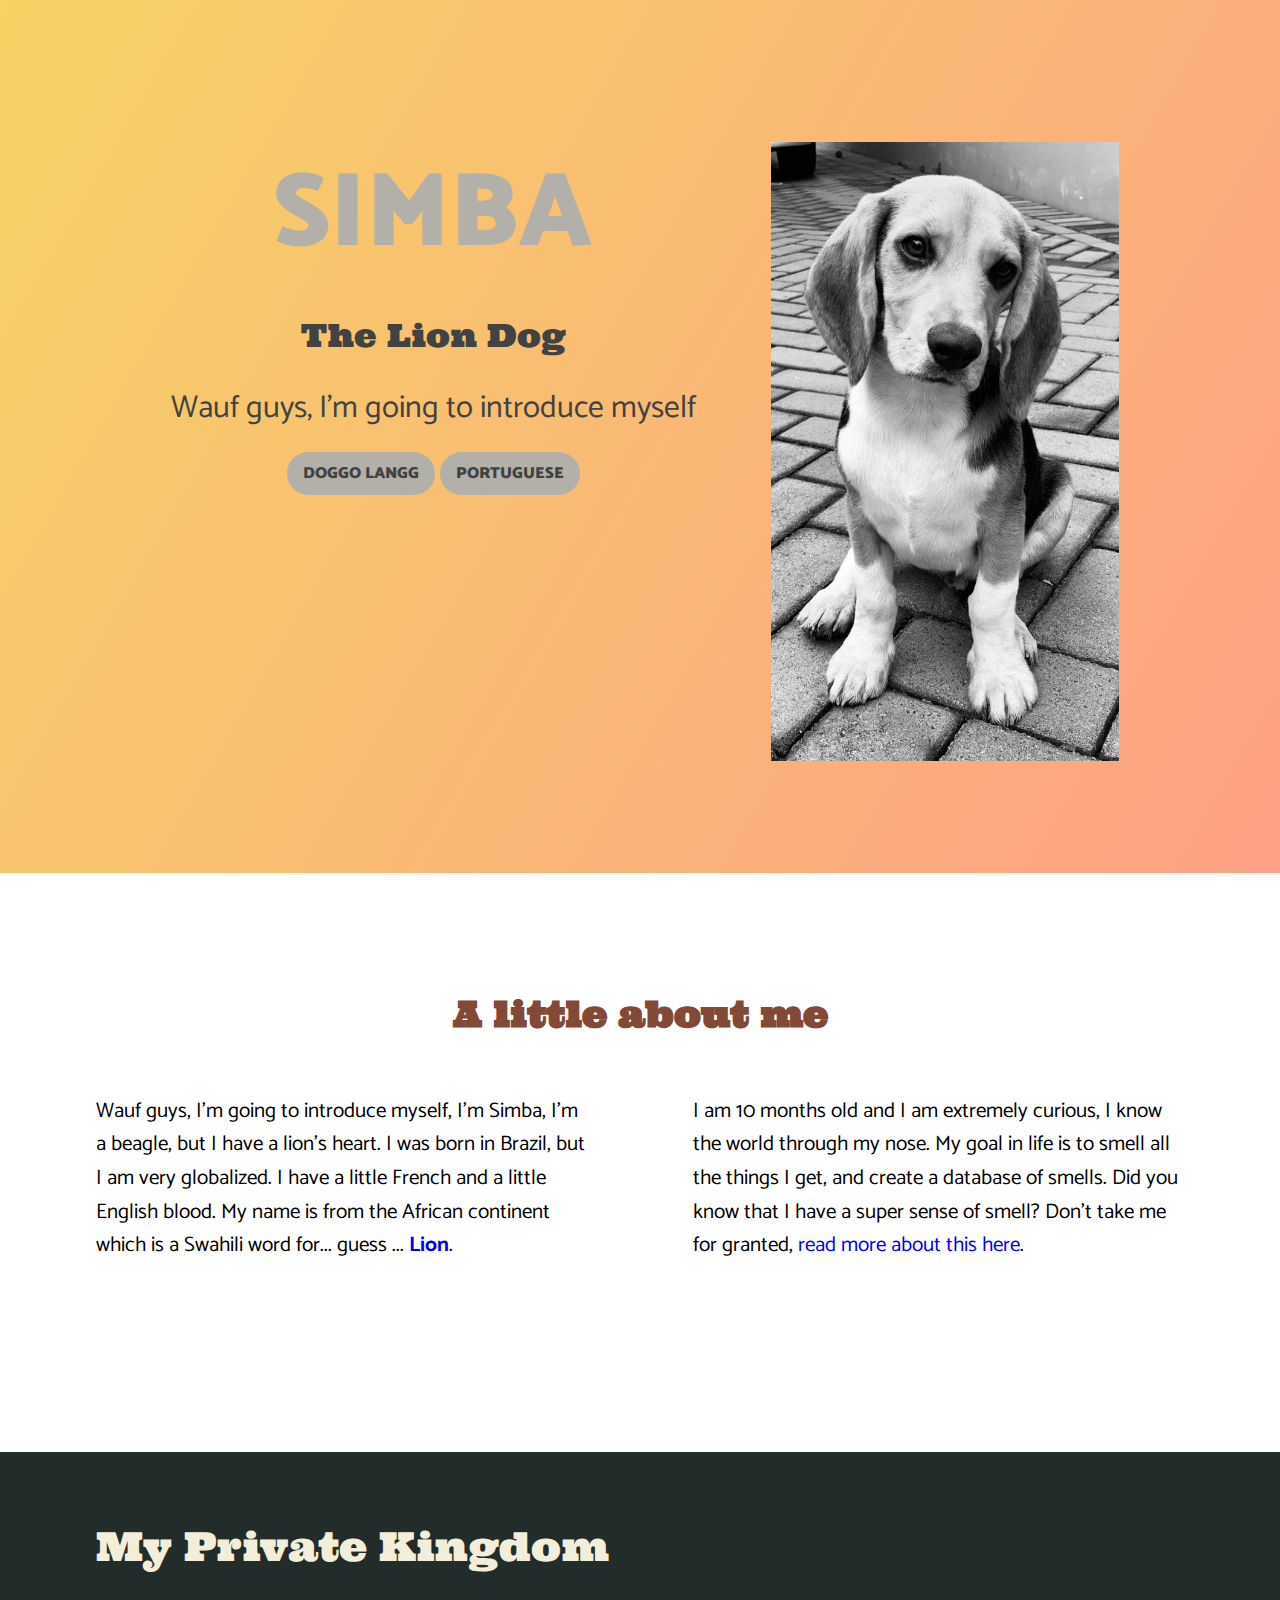
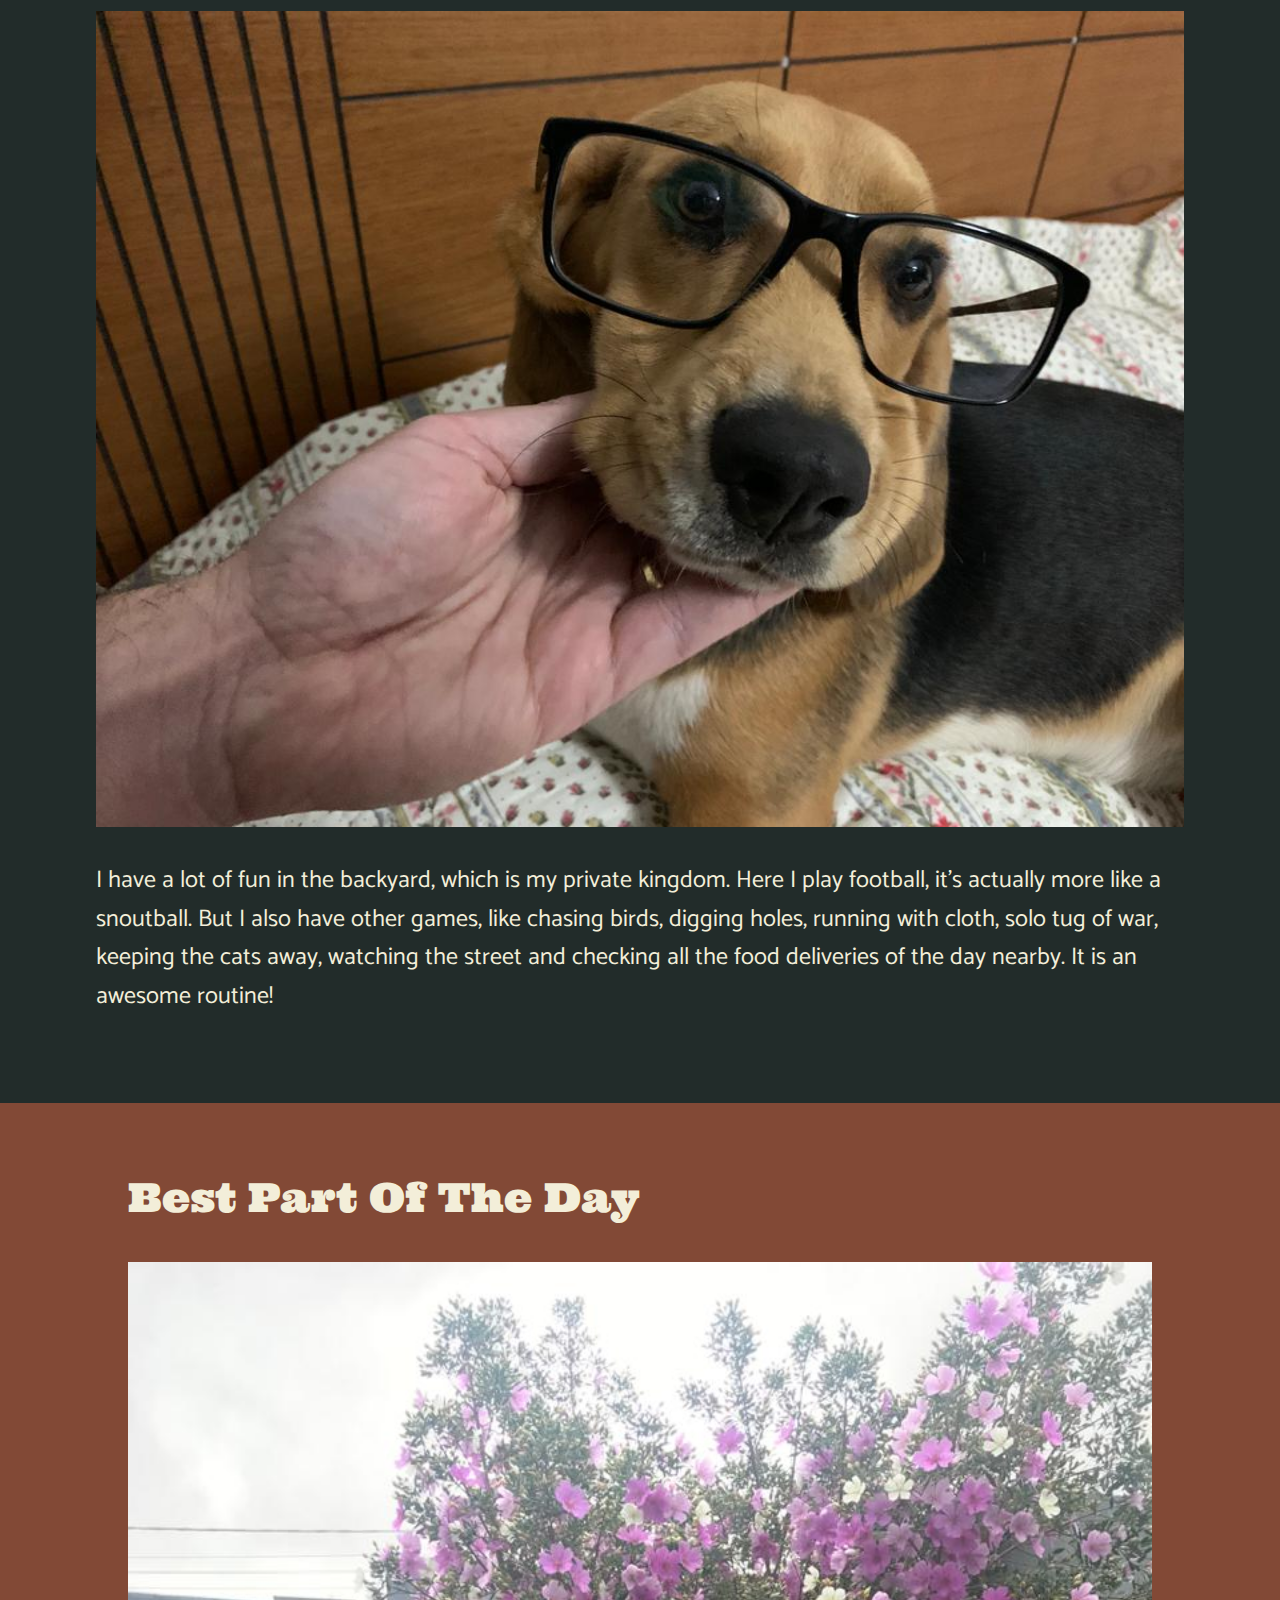
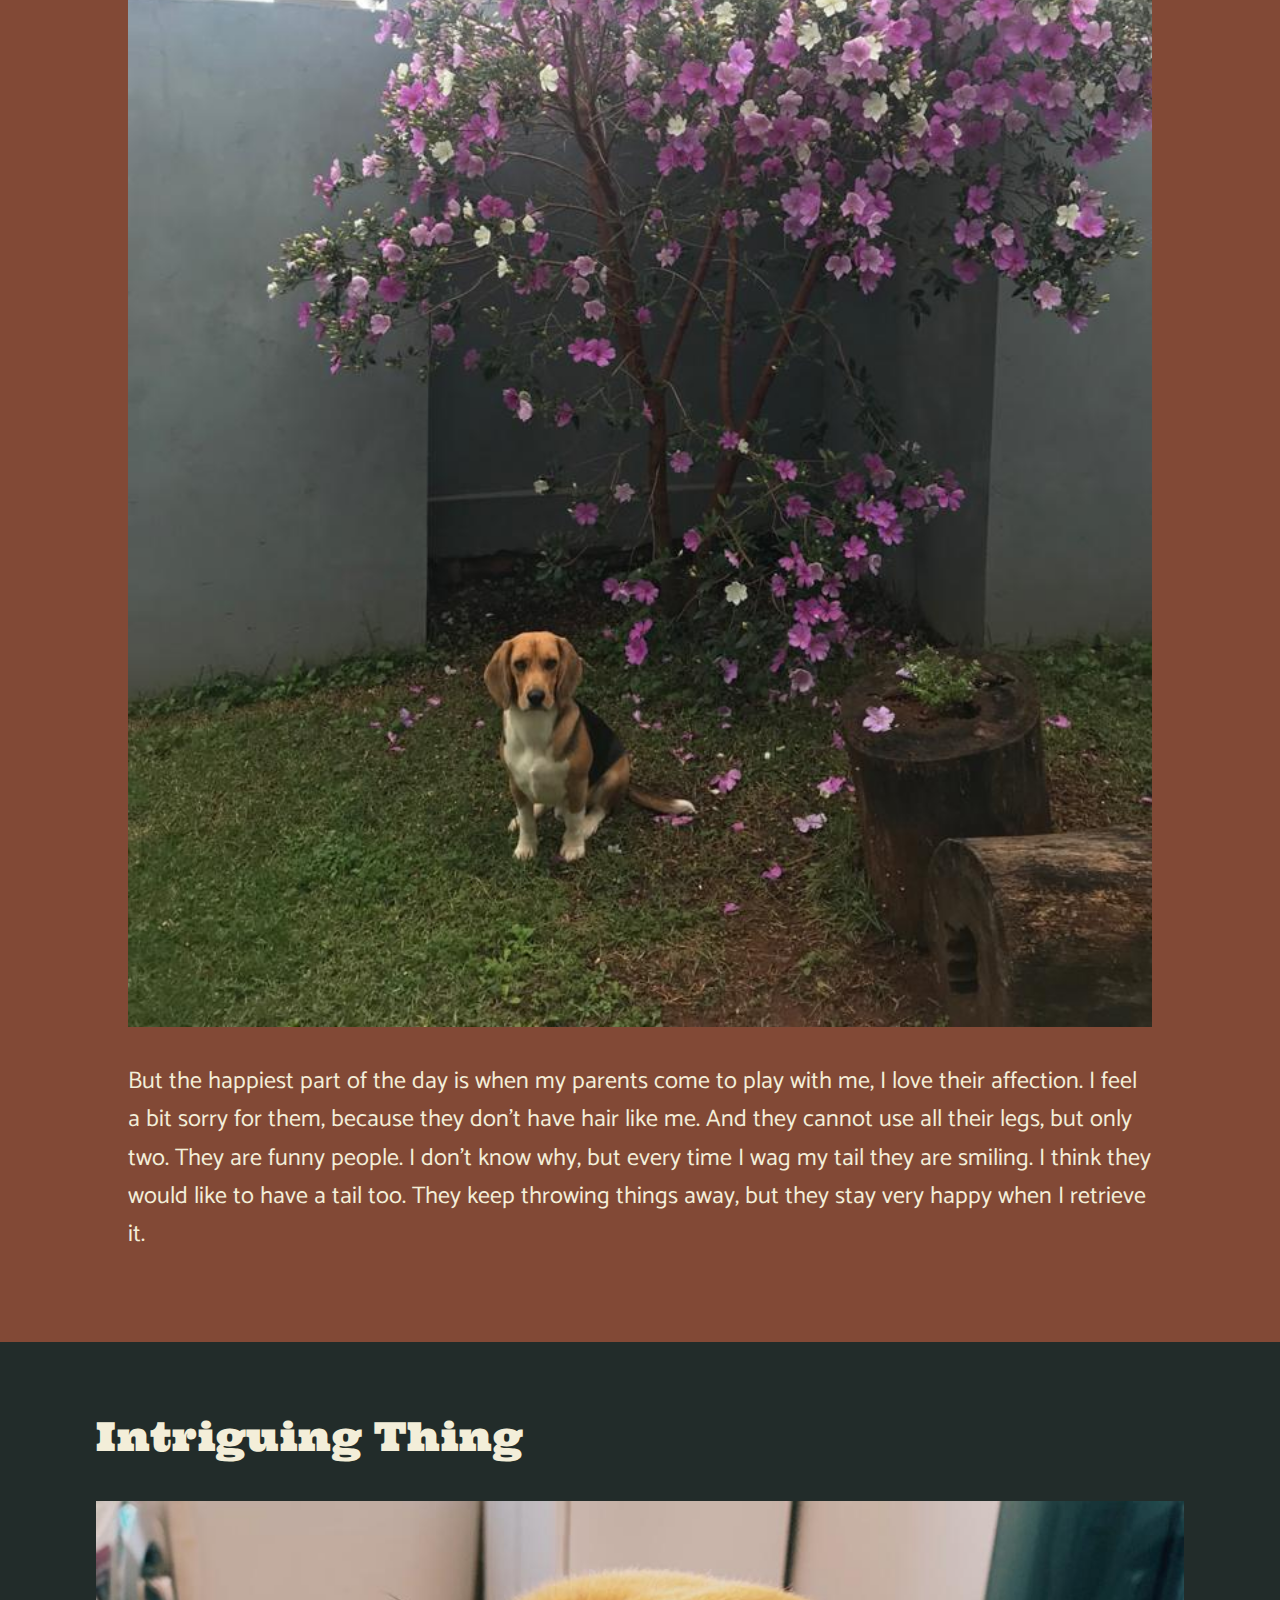
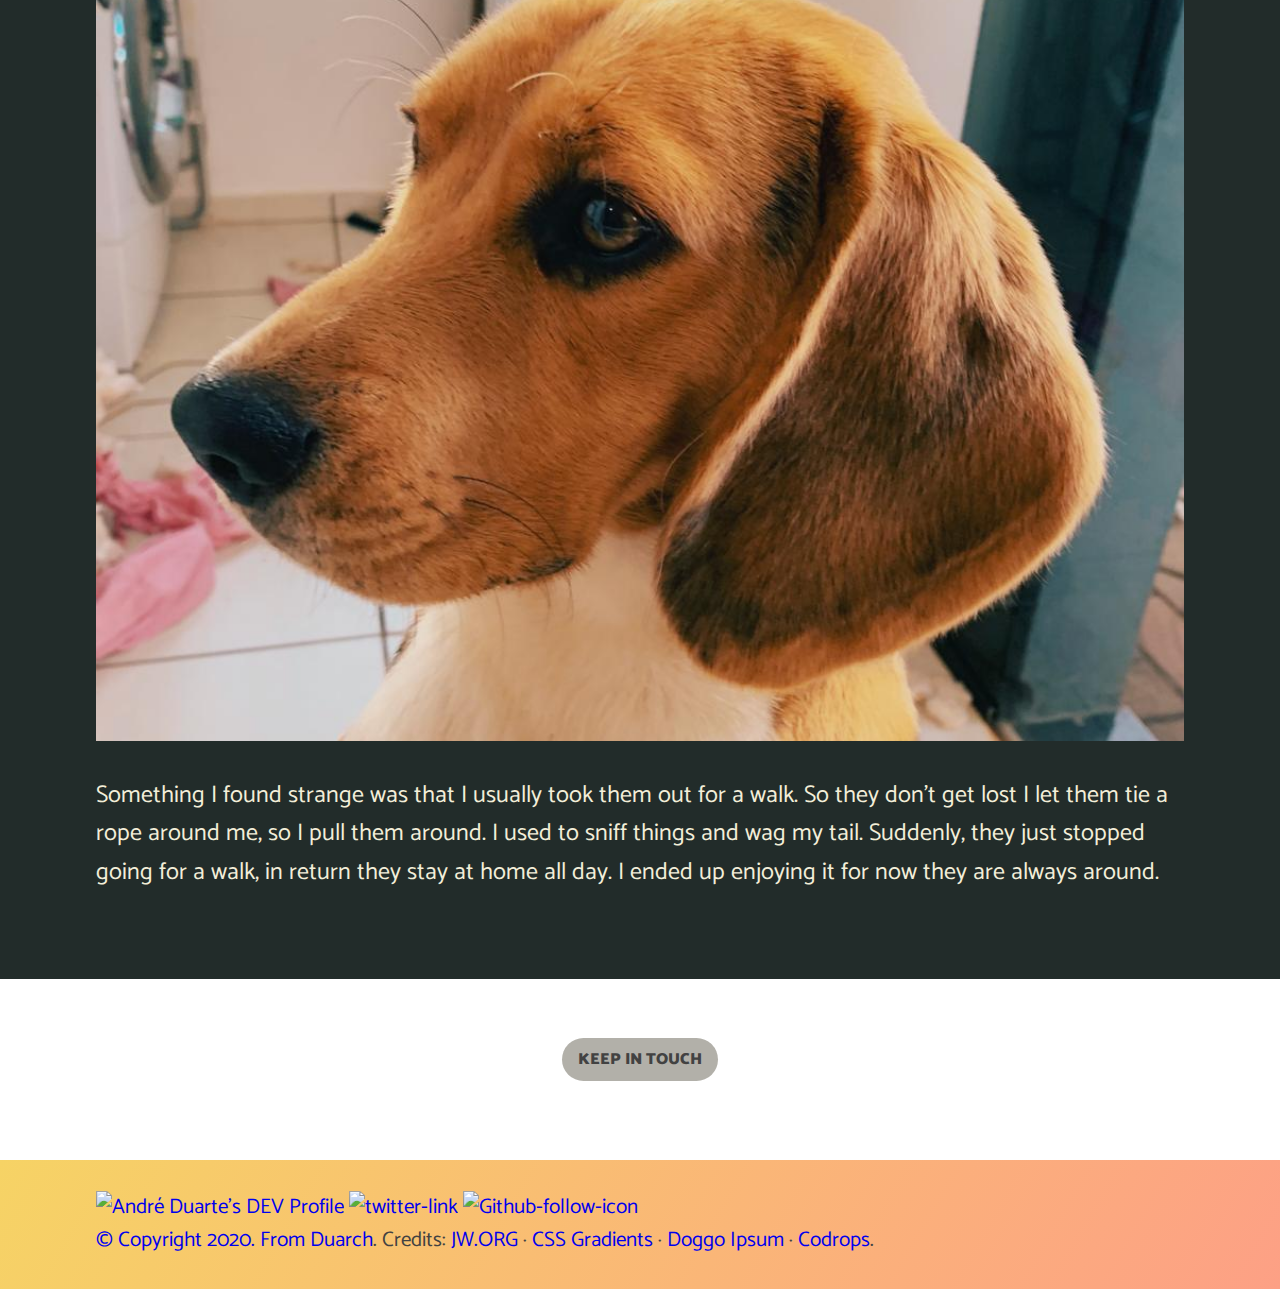
==== commit d1fff4a0: "changing files" ====
--- a/index.html
+++ b/index.html
@@ -1,7 +1,19 @@
 <!DOCTYPE html>
 <html lang="en">
+<head>
+        <script data-ad-client="ca-pub-2273034898652862" async src="https://pagead2.googlesyndication.com/pagead/js/adsbygoogle.js"></script>
+        <!--Custom script find here: https://jsinibardy.com/optimize-seo-jekyll#add-a-google-analytics-tracking-id -->
+<link rel="preconnect" as="script" 
+  href="https://www.googletagmanager.com/gtag/js?id=G-2DBGNTX9M3">    
+        <!-- Global site tag (gtag.js) - Google Analytics -->
+<!--     <script async src="https://www.googletagmanager.com/gtag/js?id=G-2DBGNTX9M3"></script> -->
+    <script>
+      window.dataLayer = window.dataLayer || [];
+      function gtag(){dataLayer.push(arguments);}
+      gtag('js', new Date());
 
-<head>
+      gtag('config', 'G-2DBGNTX9M3');
+    </script>
     <link rel="apple-touch-icon-precomposed" sizes="152x152" href="Assets/icons/dogios152.png">
     <link rel="apple-touch-icon-precomposed" sizes="180x180" href="Assets/icons/dogios180.png">
     <link rel="apple-touch-icon-precomposed" sizes="167x167" href="Assets/icons/dogios167.png">
@@ -9,9 +21,13 @@
     <link rel="icon" href="Assets/icons/dog16.ico" type="image/icon" sizes="16x16">
     <meta charset="UTF-8">
     <meta name="viewport" content="width=device-width, initial-scale=1.0">
+    <meta name="theme-color" content="#ecd96f">
+    <meta name="description"           
+           content="Wauf guys, I'm going to introduce myself, I'm Simba, I'm a beagle, but I have a lion's heart.">
+    
     <!-- Teste de Open Graph      -->
     <meta property="og:locale" content="en">
-    <!--     <meta property="og:url" content="https://duarch.github.io/simba/"> -->
+<!--     <meta property="og:url" content="https://duarch.github.io/simba/"> -->
     <meta property="og:url" content="https://mrsimba.cf">
     <meta property="og:title" content="SIMBA">
     <meta property="og:site_name" content="The lion dog">
@@ -20,7 +36,7 @@
 
     <meta property="og:image" content="Assets/images/simba2.jpeg">
     <meta property="og:image:type" content="image/jpeg">
-    <meta property="og:image:width" content="800">
+    <meta property="og:image:width" content="800"> 
     <meta property="og:image:height" content="600">
     <meta property="og:type" content="website">
     <!-- Fim do teste     -->
@@ -28,13 +44,13 @@
     <link rel="stylesheet" href="styles.css">
 
 </head>
-
 <body>
     <header>
         <div class="hero">
             <div class="container row">
                 <div class="hero__text">
-                    <a target="_blank" class="link link--kukuri" href="https://www.instagram.com/simba_duart/" data-letters="SIMBA">SIMBA</a>
+                    <a target="_blank" rel="noreferrer" class="link link--kukuri" href="https://www.instagram.com/simba_duart/"
+                        data-letters="SIMBA">SIMBA</a>
                     <p id="subtitle">The Lion Dog</p>
                     <p>Wauf guys, I'm going to introduce myself</p>
                     <div><a href="doglang.html" class="btn">doggo langg</a>
@@ -51,15 +67,19 @@
                 <div class="row">
                     <div class="col">
                         <p>
-                            Wauf guys, I'm going to introduce myself, I'm Simba, I'm a beagle, but I have a lion's heart. I was born in Brazil, but I am very globalized. I have a little French and a little English blood. My name is from the African continent which is a Swahili word
-                            for... guess ..... <strong> <a
+                        Wauf guys, I'm going to introduce myself, I'm Simba, I'm a beagle, but I have a lion's heart. I
+                        was born in Brazil, but I am very globalized. I have a little French and a little English blood.
+                        My name is from the African continent which is a Swahili word for... guess ... <strong> <a
                                 href="https://en.wikipedia.org/wiki/Simba#cite_ref-BCKM1993_1-0"
-                                target="_blank">Lion</a></strong>.</p>
+                                target="_blank" rel="noreferrer">Lion</a></strong>.</p>
                     </div>
                     <div class="col">
                         <p>
-                            I am 10 months old and I am extremely curious, I know the world through my nose. My goal in life is to smell all the things I get, and create a database of smells. Did you know that I have a super sense of smell? Don’t take me for granted, read more about
-                            this <a href="https://www.jw.org/en/bible-teachings/science/was-it-designed/dogs-sense-smell/" target="_blank">here</a>.</p>
+                        I am 10 months old and I am extremely curious, I know the world through my nose. My goal in life
+                        is to smell all the things I get, and create a database of smells. Did you know that I have a
+                        super sense of smell? Don’t take me for granted, <a  
+                            href="https://www.jw.org/en/bible-teachings/science/was-it-designed/dogs-sense-smell/"
+                            target="_blank" rel="noreferrer">read more about this here</a>.</p>
                     </div>
                 </div>
             </div>
@@ -71,8 +91,10 @@
                         <div class="black__text">
                             <h2>My Private Kingdom</h2><img class="black__img" src="Assets/images/simba5.jpeg" alt="" srcset="" />
                             <p>
-                                I have a lot of fun in the backyard, which is my private kingdom. Here I play football, it's actually more like a snoutball. But I also have other games, like chasing birds, digging holes, running with cloth, solo tug of war, keeping the cats away, watching
-                                the street and checking all the food deliveries of the day nearby. It is an awesome routine!
+                                I have a lot of fun in the backyard, which is my private kingdom. Here I play football,
+                                it's actually more like a snoutball. But I also have other games, like chasing birds,
+                                digging holes, running with cloth, solo tug of war, keeping the cats away, watching the
+                                street and checking all the food deliveries of the day nearby. It is an awesome routine!
                             </p>
                         </div>
 
@@ -84,8 +106,11 @@
                         <div class="terra__text">
                             <h2>Best Part Of The Day</h2><img class="terra__img" src="Assets/images/simba3.jpeg" alt="" srcset="" />
                             <p>
-                                But the happiest part of the day is when my parents come to play with me, I love their affection. I feel a bit sorry for them, because they don't have hair like me. And they cannot use all their legs, but only two. They are funny people. I don't know
-                                why, but every time I wag my tail they are smiling. I think they would like to have a tail too. They keep throwing things away, but they stay very happy when I retrieve it.
+                                But the happiest part of the day is when my parents come to play with me, I love their
+                                affection. I feel a bit sorry for them, because they don't have hair like me. And they
+                                cannot use all their legs, but only two. They are funny people. I don't know why, but
+                                every time I wag my tail they are smiling. I think they would like to have a tail too.
+                                They keep throwing things away, but they stay very happy when I retrieve it.
                             </p>
                         </div>
                     </div>
@@ -95,11 +120,13 @@
                         <div class="black__text">
                             <h2>Intriguing Thing</h2><img class="black__img" src="Assets/images/simba2.jpeg" alt="" srcset="" />
                             <p>
-                                Something I found strange was that I usually took them out for a walk. So they don't get lost I let them tie a rope around me, so I pull them around. I used to sniff things and wag my tail. Suddenly, they just stopped going for a walk, in return they
-                                stay at home all day. I ended up enjoying it for now they are always around.
+                                Something I found strange was that I usually took them out for a walk. So they don't get
+                                lost I let them tie a rope around me, so I pull them around. I used to sniff things and
+                                wag my tail. Suddenly, they just stopped going for a walk, in return they stay at home
+                                all day. I ended up enjoying it for now they are always around.
                             </p>
                         </div>
-
+                        
 
                     </div>
                 </div>
@@ -110,22 +137,25 @@
         </main>
         <footer class="foot--links">
             <div class="container">
-                <p>
-                    <a href="https://dev.to/duarch">
-                        <img src="https://d2fltix0v2e0sb.cloudfront.net/dev-badge.svg" alt="André Duarte's DEV Profile" height="18" width="18">
-                        <a href="https://twitter.com/andrebh">
-                            <img src="https://img.shields.io/twitter/follow/andrebh?label=follow%20me&style=social" alt="twitter-link" />
-                            <a href="https://github.com/duarch">
-                                <img src="https://img.shields.io/github/followers/duarch?label=lunatics&style=social" alt="Github-follow-icon" />
-                                <br> © Copyright 2020. From
-                                <a href="https://github.com/duarch">Duarch</a>. Credits:
-                                <a href="https://www.jw.org/en/">JW.ORG</a> ·
-                                <a href="https://cssgradient.io/gradient-backgrounds/">CSS Gradients</a> ·
-                                <a href="https://doggoipsum.com/">Doggo Ipsum</a> ·
-                                <a href="https://tympanus.net/codrops/">Codrops</a>.
+                <p><a href="https://dev.to/duarch">
+                        <img src="https://d2fltix0v2e0sb.cloudfront.net/dev-badge.svg" alt="André Duarte's DEV Profile"
+                            height="18" width="18">
+                    <a href="https://twitter.com/andrebh">
+                        <img src="https://img.shields.io/twitter/follow/andrebh?label=follow%20me&style=social"
+                                alt="twitter-link" />
+                    <a href="https://github.com/duarch">
+                        <img src="https://img.shields.io/github/followers/duarch?label=lunatics&style=social"
+                                    alt="Github-follow-icon" />
+                    <br>
+                                © Copyright 2020. From
+                    <a href="https://github.com/duarch">Duarch</a>.
+                                Credits:
+                    <a href="https://www.jw.org/en/">JW.ORG</a> ·
+                    <a href="https://cssgradient.io/gradient-backgrounds/">CSS Gradients</a> ·
+                    <a href="https://doggoipsum.com/">Doggo Ipsum</a> ·
+                    <a href="https://tympanus.net/codrops/">Codrops</a>.
                 </p>
             </div>
         </footer>
 </body>
-
-</html>+</html>
--- a/styles.css
+++ b/styles.css
@@ -192,6 +192,10 @@
   align-self: flex-start;
 }
 
+.insta {
+  margin: auto;
+}
+
 footer {
   font-family: "Catamaran", sans-serif;
   padding: 10px 0;
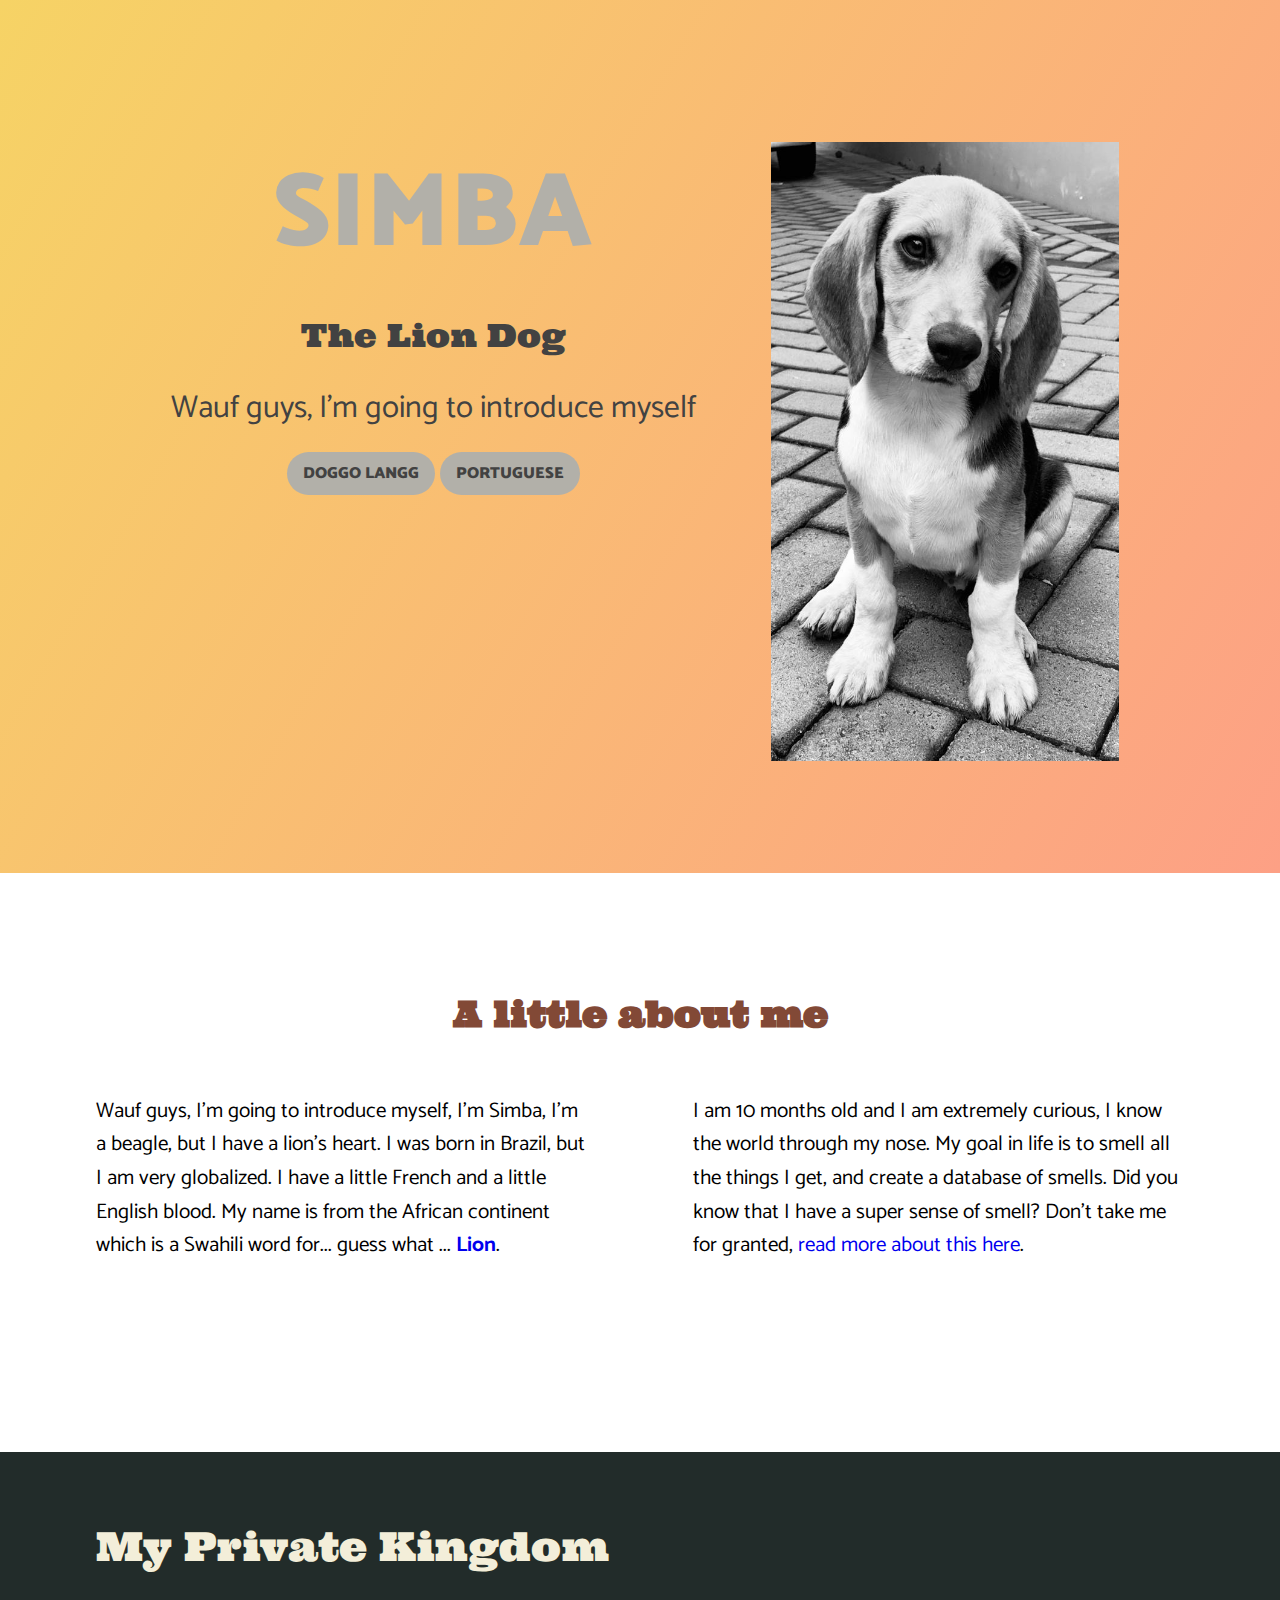
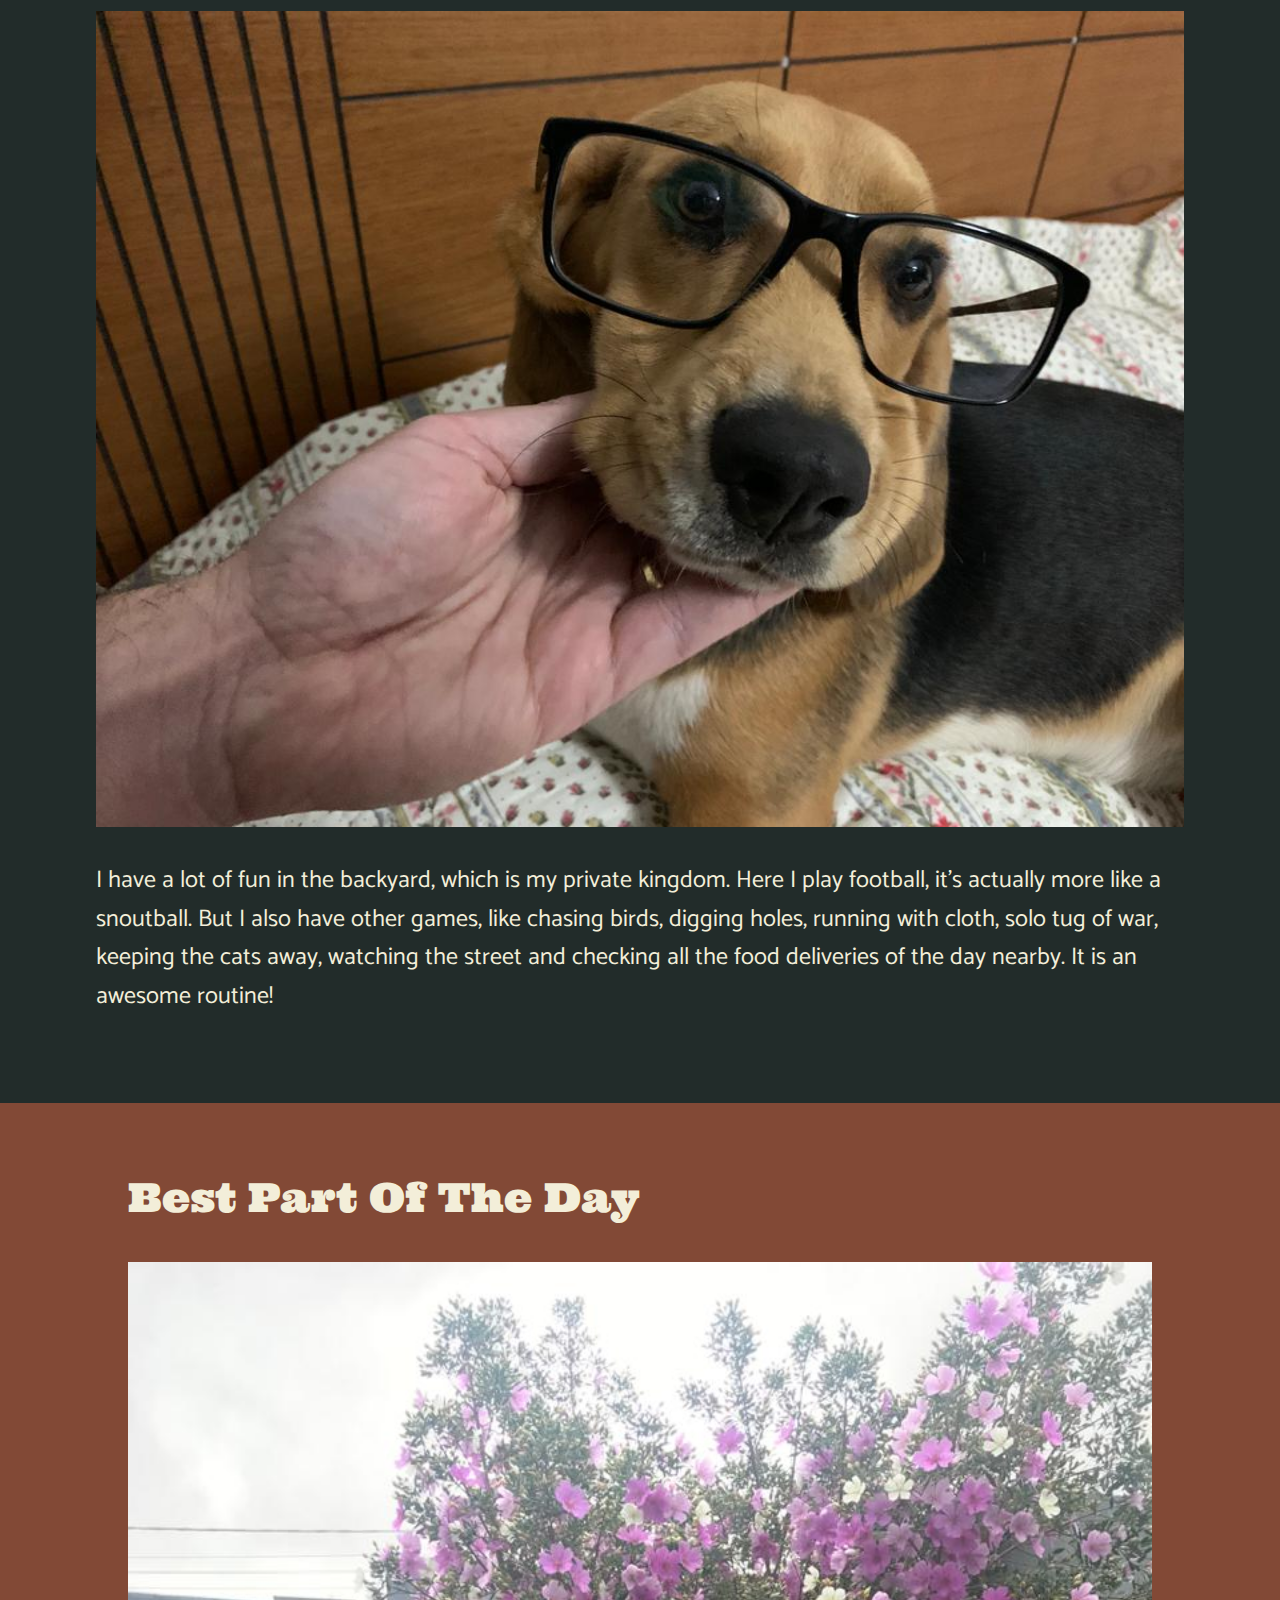
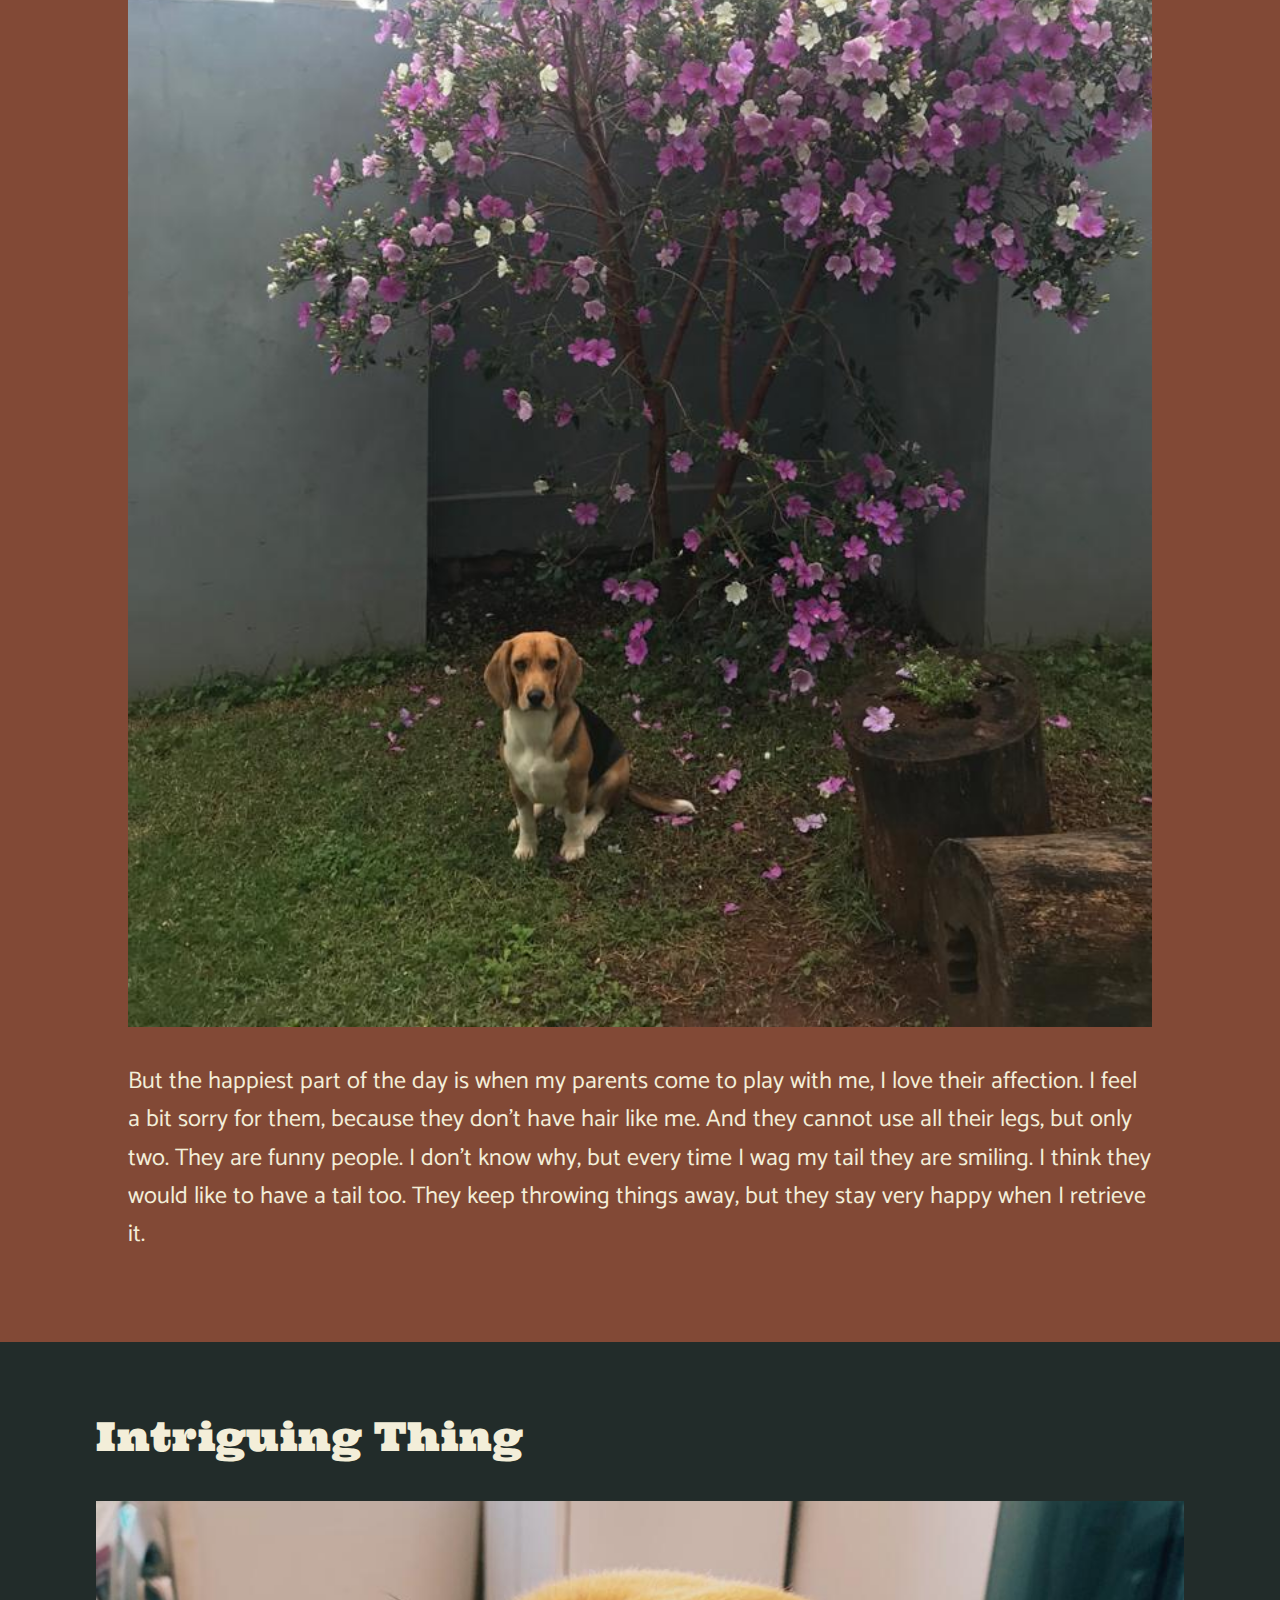
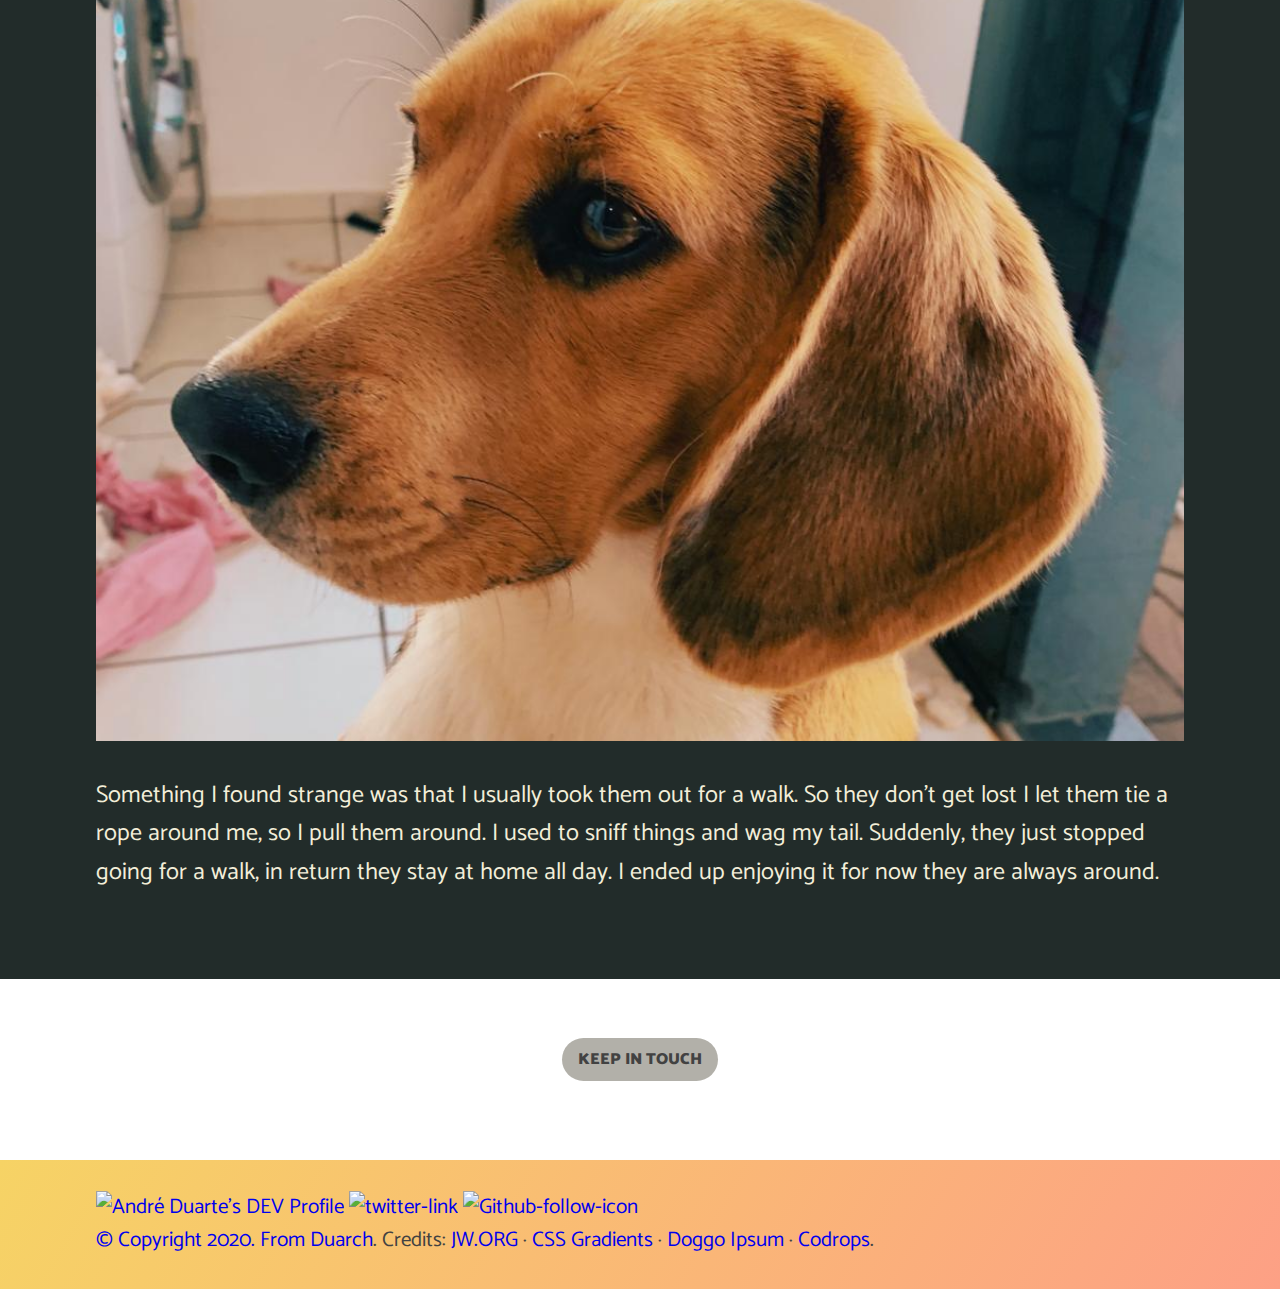
==== commit 0fb35d13: "what commit" ====
--- a/index.html
+++ b/index.html
@@ -1,18 +1,21 @@
 <!DOCTYPE html>
 <html lang="en">
+
 <head>
-        <script data-ad-client="ca-pub-2273034898652862" async src="https://pagead2.googlesyndication.com/pagead/js/adsbygoogle.js"></script>
-        <!--Custom script find here: https://jsinibardy.com/optimize-seo-jekyll#add-a-google-analytics-tracking-id -->
-<link rel="preconnect" as="script" 
-  href="https://www.googletagmanager.com/gtag/js?id=G-2DBGNTX9M3">    
-        <!-- Global site tag (gtag.js) - Google Analytics -->
-<!--     <script async src="https://www.googletagmanager.com/gtag/js?id=G-2DBGNTX9M3"></script> -->
+    <script data-ad-client="ca-pub-2273034898652862" async src="https://pagead2.googlesyndication.com/pagead/js/adsbygoogle.js"></script>
+    <!--Custom script find here: https://jsinibardy.com/optimize-seo-jekyll#add-a-google-analytics-tracking-id -->
+    <link rel="preconnect" as="script" href="https://www.googletagmanager.com/gtag/js?id=G-2DBGNTX9M3">
+    <!-- Global site tag (gtag.js) - Google Analytics -->
+    <!--     <script async src="https://www.googletagmanager.com/gtag/js?id=G-2DBGNTX9M3"></script> -->
     <script>
-      window.dataLayer = window.dataLayer || [];
-      function gtag(){dataLayer.push(arguments);}
-      gtag('js', new Date());
+        window.dataLayer = window.dataLayer || [];
 
-      gtag('config', 'G-2DBGNTX9M3');
+        function gtag() {
+            dataLayer.push(arguments);
+        }
+        gtag('js', new Date());
+
+        gtag('config', 'G-2DBGNTX9M3');
     </script>
     <link rel="apple-touch-icon-precomposed" sizes="152x152" href="Assets/icons/dogios152.png">
     <link rel="apple-touch-icon-precomposed" sizes="180x180" href="Assets/icons/dogios180.png">
@@ -22,12 +25,11 @@
     <meta charset="UTF-8">
     <meta name="viewport" content="width=device-width, initial-scale=1.0">
     <meta name="theme-color" content="#ecd96f">
-    <meta name="description"           
-           content="Wauf guys, I'm going to introduce myself, I'm Simba, I'm a beagle, but I have a lion's heart.">
-    
+    <meta name="description" content="Wauf guys, I'm going to introduce myself, I'm Simba, I'm a beagle, but I have a lion's heart.">
+
     <!-- Teste de Open Graph      -->
     <meta property="og:locale" content="en">
-<!--     <meta property="og:url" content="https://duarch.github.io/simba/"> -->
+    <!--     <meta property="og:url" content="https://duarch.github.io/simba/"> -->
     <meta property="og:url" content="https://mrsimba.cf">
     <meta property="og:title" content="SIMBA">
     <meta property="og:site_name" content="The lion dog">
@@ -36,7 +38,7 @@
 
     <meta property="og:image" content="Assets/images/simba2.jpeg">
     <meta property="og:image:type" content="image/jpeg">
-    <meta property="og:image:width" content="800"> 
+    <meta property="og:image:width" content="800">
     <meta property="og:image:height" content="600">
     <meta property="og:type" content="website">
     <!-- Fim do teste     -->
@@ -44,13 +46,13 @@
     <link rel="stylesheet" href="styles.css">
 
 </head>
+
 <body>
     <header>
         <div class="hero">
             <div class="container row">
                 <div class="hero__text">
-                    <a target="_blank" rel="noreferrer" class="link link--kukuri" href="https://www.instagram.com/simba_duart/"
-                        data-letters="SIMBA">SIMBA</a>
+                    <a target="_blank" rel="noreferrer" class="link link--kukuri" href="https://www.instagram.com/simba_duart/" data-letters="SIMBA">SIMBA</a>
                     <p id="subtitle">The Lion Dog</p>
                     <p>Wauf guys, I'm going to introduce myself</p>
                     <div><a href="doglang.html" class="btn">doggo langg</a>
@@ -67,19 +69,16 @@
                 <div class="row">
                     <div class="col">
                         <p>
-                        Wauf guys, I'm going to introduce myself, I'm Simba, I'm a beagle, but I have a lion's heart. I
-                        was born in Brazil, but I am very globalized. I have a little French and a little English blood.
-                        My name is from the African continent which is a Swahili word for... guess ... <strong> <a
+                            Wauf guys, I'm going to introduce myself, I'm Simba, I'm a beagle, but I have a lion's heart. I was born in Brazil, but I am very globalized. I have a little French and a little English blood. My name is from the African continent which is a Swahili word
+                            for... guess what ... <strong> <a
                                 href="https://en.wikipedia.org/wiki/Simba#cite_ref-BCKM1993_1-0"
                                 target="_blank" rel="noreferrer">Lion</a></strong>.</p>
                     </div>
                     <div class="col">
                         <p>
-                        I am 10 months old and I am extremely curious, I know the world through my nose. My goal in life
-                        is to smell all the things I get, and create a database of smells. Did you know that I have a
-                        super sense of smell? Don’t take me for granted, <a  
-                            href="https://www.jw.org/en/bible-teachings/science/was-it-designed/dogs-sense-smell/"
-                            target="_blank" rel="noreferrer">read more about this here</a>.</p>
+                            I am 10 months old and I am extremely curious, I know the world through my nose. My goal in life is to smell all the things I get, and create a database of smells. Did you know that I have a super sense of smell? Don’t take me for granted,
+                            <a
+                                href="https://www.jw.org/en/bible-teachings/science/was-it-designed/dogs-sense-smell/" target="_blank" rel="noreferrer">read more about this here</a>.</p>
                     </div>
                 </div>
             </div>
@@ -91,10 +90,8 @@
                         <div class="black__text">
                             <h2>My Private Kingdom</h2><img class="black__img" src="Assets/images/simba5.jpeg" alt="" srcset="" />
                             <p>
-                                I have a lot of fun in the backyard, which is my private kingdom. Here I play football,
-                                it's actually more like a snoutball. But I also have other games, like chasing birds,
-                                digging holes, running with cloth, solo tug of war, keeping the cats away, watching the
-                                street and checking all the food deliveries of the day nearby. It is an awesome routine!
+                                I have a lot of fun in the backyard, which is my private kingdom. Here I play football, it's actually more like a snoutball. But I also have other games, like chasing birds, digging holes, running with cloth, solo tug of war, keeping the cats away, watching
+                                the street and checking all the food deliveries of the day nearby. It is an awesome routine!
                             </p>
                         </div>
 
@@ -106,11 +103,8 @@
                         <div class="terra__text">
                             <h2>Best Part Of The Day</h2><img class="terra__img" src="Assets/images/simba3.jpeg" alt="" srcset="" />
                             <p>
-                                But the happiest part of the day is when my parents come to play with me, I love their
-                                affection. I feel a bit sorry for them, because they don't have hair like me. And they
-                                cannot use all their legs, but only two. They are funny people. I don't know why, but
-                                every time I wag my tail they are smiling. I think they would like to have a tail too.
-                                They keep throwing things away, but they stay very happy when I retrieve it.
+                                But the happiest part of the day is when my parents come to play with me, I love their affection. I feel a bit sorry for them, because they don't have hair like me. And they cannot use all their legs, but only two. They are funny people. I don't know
+                                why, but every time I wag my tail they are smiling. I think they would like to have a tail too. They keep throwing things away, but they stay very happy when I retrieve it.
                             </p>
                         </div>
                     </div>
@@ -120,13 +114,11 @@
                         <div class="black__text">
                             <h2>Intriguing Thing</h2><img class="black__img" src="Assets/images/simba2.jpeg" alt="" srcset="" />
                             <p>
-                                Something I found strange was that I usually took them out for a walk. So they don't get
-                                lost I let them tie a rope around me, so I pull them around. I used to sniff things and
-                                wag my tail. Suddenly, they just stopped going for a walk, in return they stay at home
-                                all day. I ended up enjoying it for now they are always around.
+                                Something I found strange was that I usually took them out for a walk. So they don't get lost I let them tie a rope around me, so I pull them around. I used to sniff things and wag my tail. Suddenly, they just stopped going for a walk, in return they
+                                stay at home all day. I ended up enjoying it for now they are always around.
                             </p>
                         </div>
-                        
+
 
                     </div>
                 </div>
@@ -137,25 +129,22 @@
         </main>
         <footer class="foot--links">
             <div class="container">
-                <p><a href="https://dev.to/duarch">
-                        <img src="https://d2fltix0v2e0sb.cloudfront.net/dev-badge.svg" alt="André Duarte's DEV Profile"
-                            height="18" width="18">
-                    <a href="https://twitter.com/andrebh">
-                        <img src="https://img.shields.io/twitter/follow/andrebh?label=follow%20me&style=social"
-                                alt="twitter-link" />
-                    <a href="https://github.com/duarch">
-                        <img src="https://img.shields.io/github/followers/duarch?label=lunatics&style=social"
-                                    alt="Github-follow-icon" />
-                    <br>
-                                © Copyright 2020. From
-                    <a href="https://github.com/duarch">Duarch</a>.
-                                Credits:
-                    <a href="https://www.jw.org/en/">JW.ORG</a> ·
-                    <a href="https://cssgradient.io/gradient-backgrounds/">CSS Gradients</a> ·
-                    <a href="https://doggoipsum.com/">Doggo Ipsum</a> ·
-                    <a href="https://tympanus.net/codrops/">Codrops</a>.
+                <p>
+                    <a href="https://dev.to/duarch">
+                        <img src="https://d2fltix0v2e0sb.cloudfront.net/dev-badge.svg" alt="André Duarte's DEV Profile" height="18" width="18">
+                        <a href="https://twitter.com/andrebh">
+                            <img src="https://img.shields.io/twitter/follow/andrebh?label=follow%20me&style=social" alt="twitter-link" />
+                            <a href="https://github.com/duarch">
+                                <img src="https://img.shields.io/github/followers/duarch?label=lunatics&style=social" alt="Github-follow-icon" />
+                                <br> © Copyright 2020. From
+                                <a href="https://github.com/duarch">Duarch</a>. Credits:
+                                <a href="https://www.jw.org/en/">JW.ORG</a> ·
+                                <a href="https://cssgradient.io/gradient-backgrounds/">CSS Gradients</a> ·
+                                <a href="https://doggoipsum.com/">Doggo Ipsum</a> ·
+                                <a href="https://tympanus.net/codrops/">Codrops</a>.
                 </p>
             </div>
         </footer>
 </body>
-</html>
+
+</html>